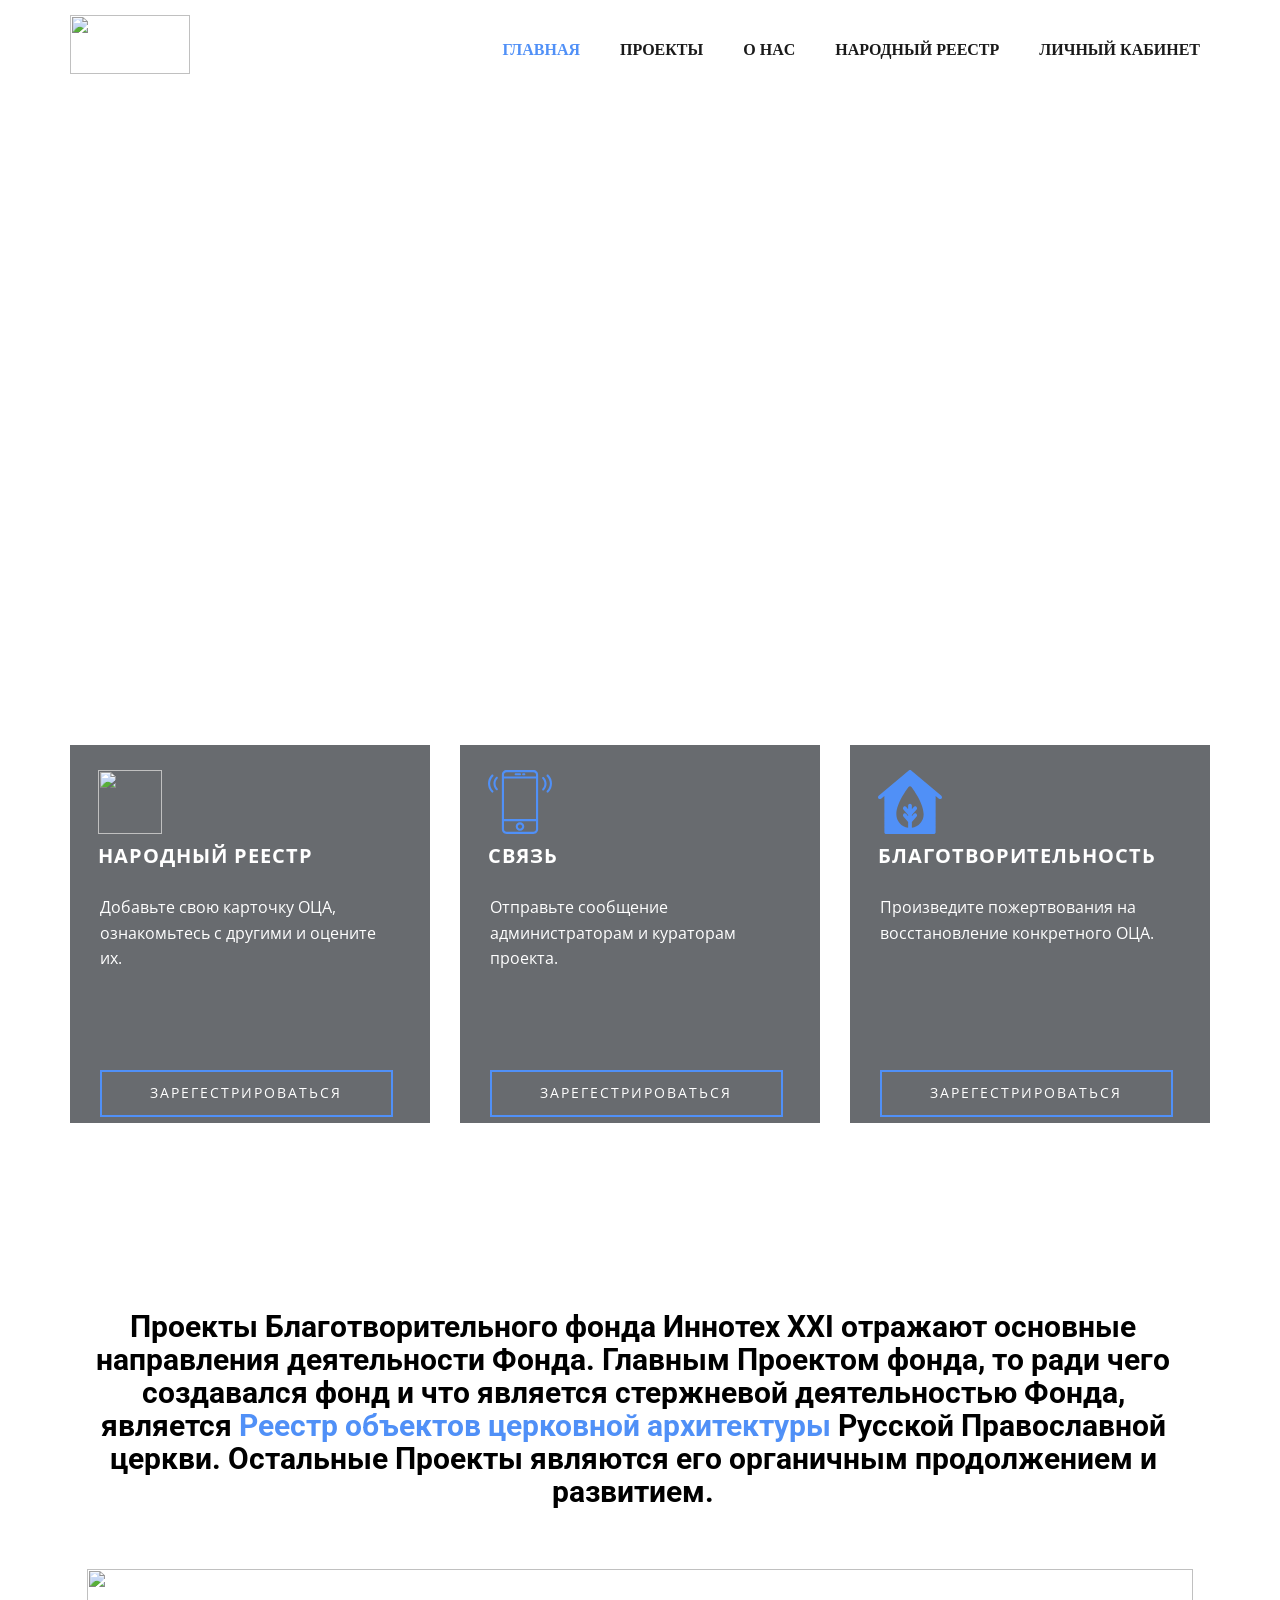
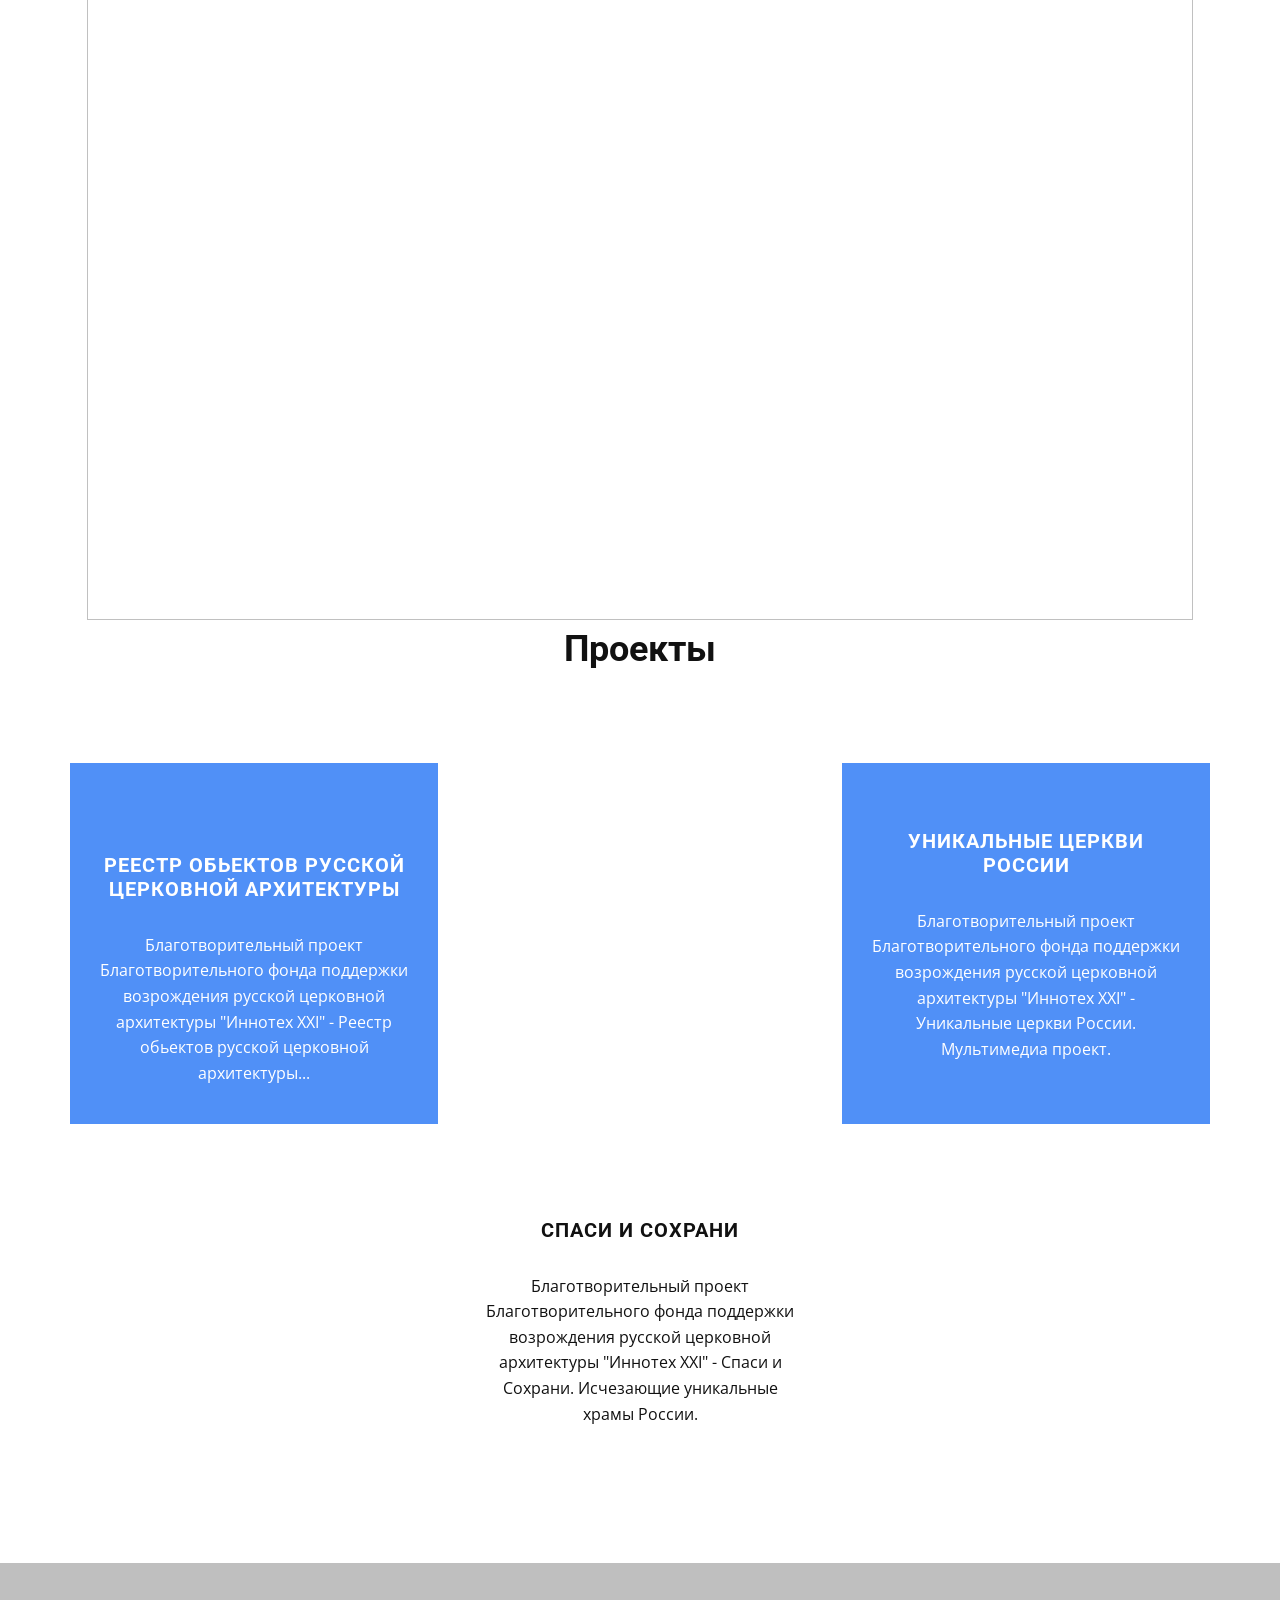
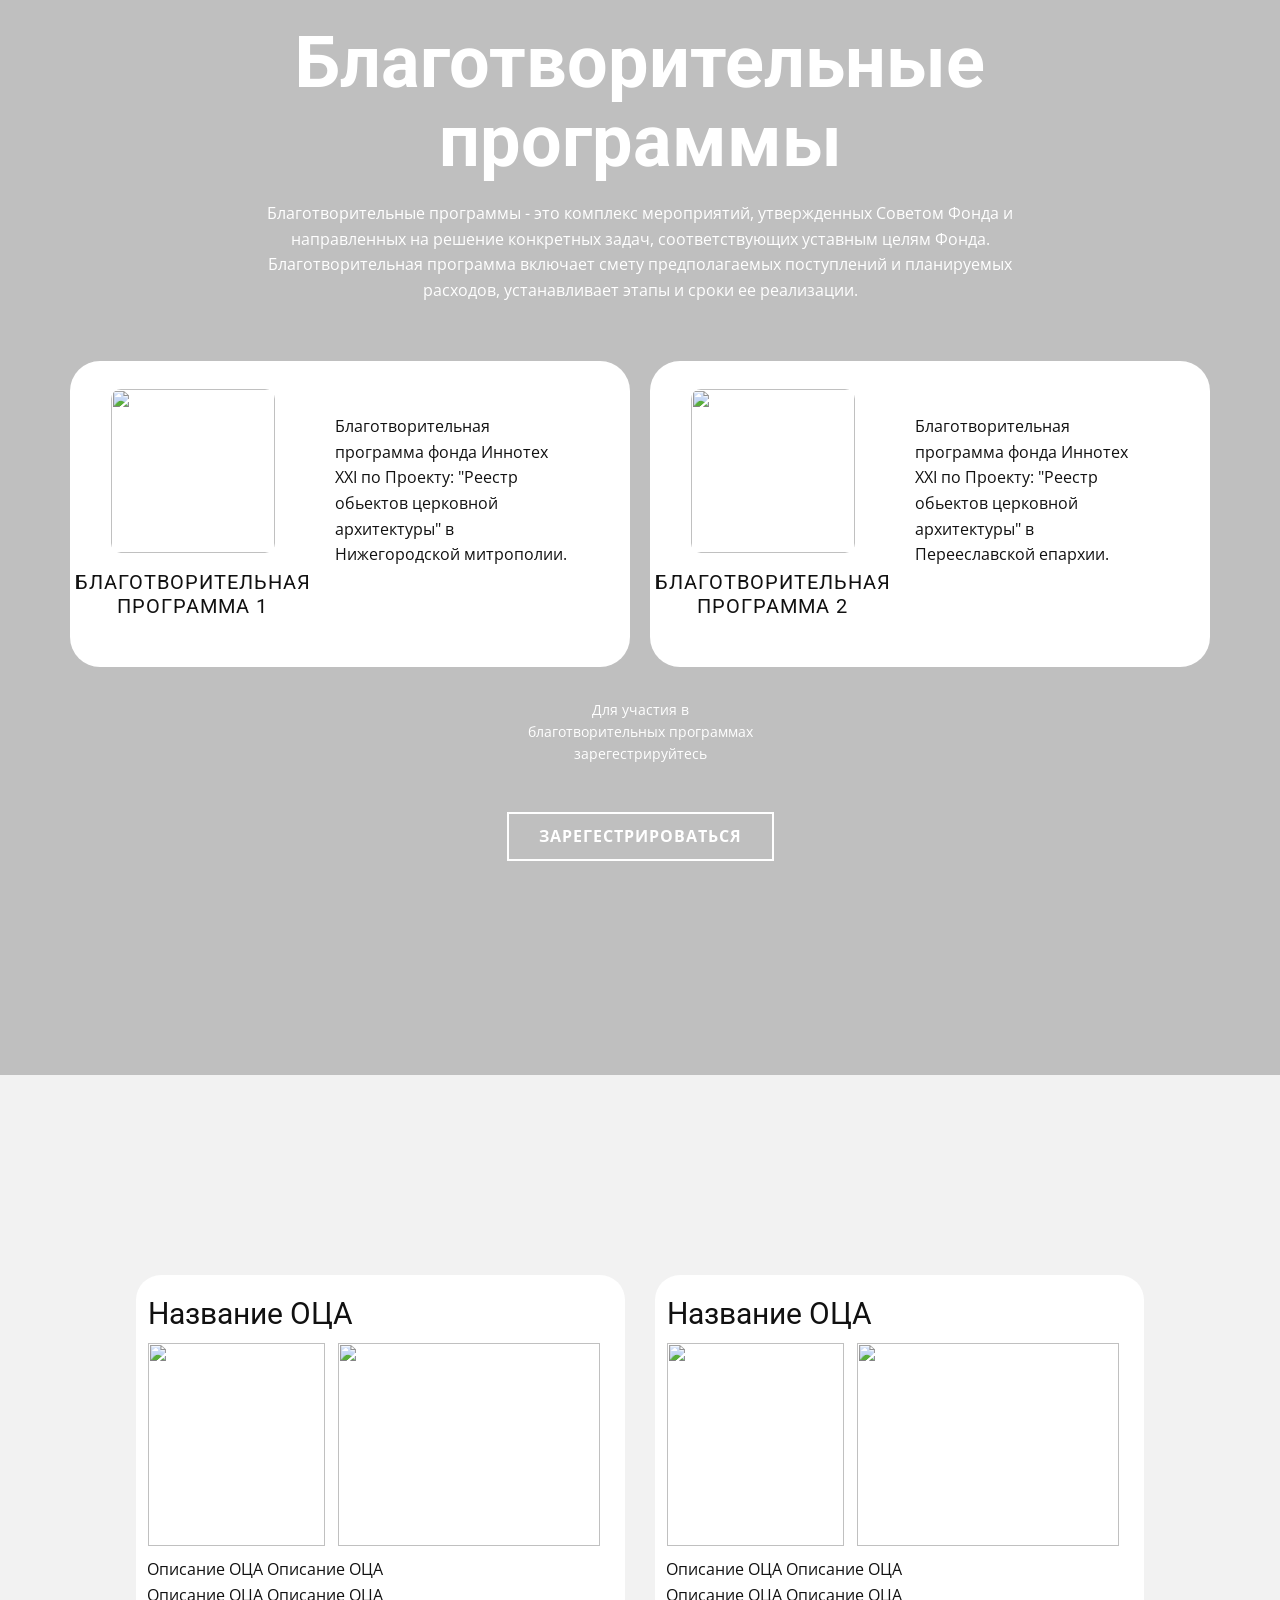
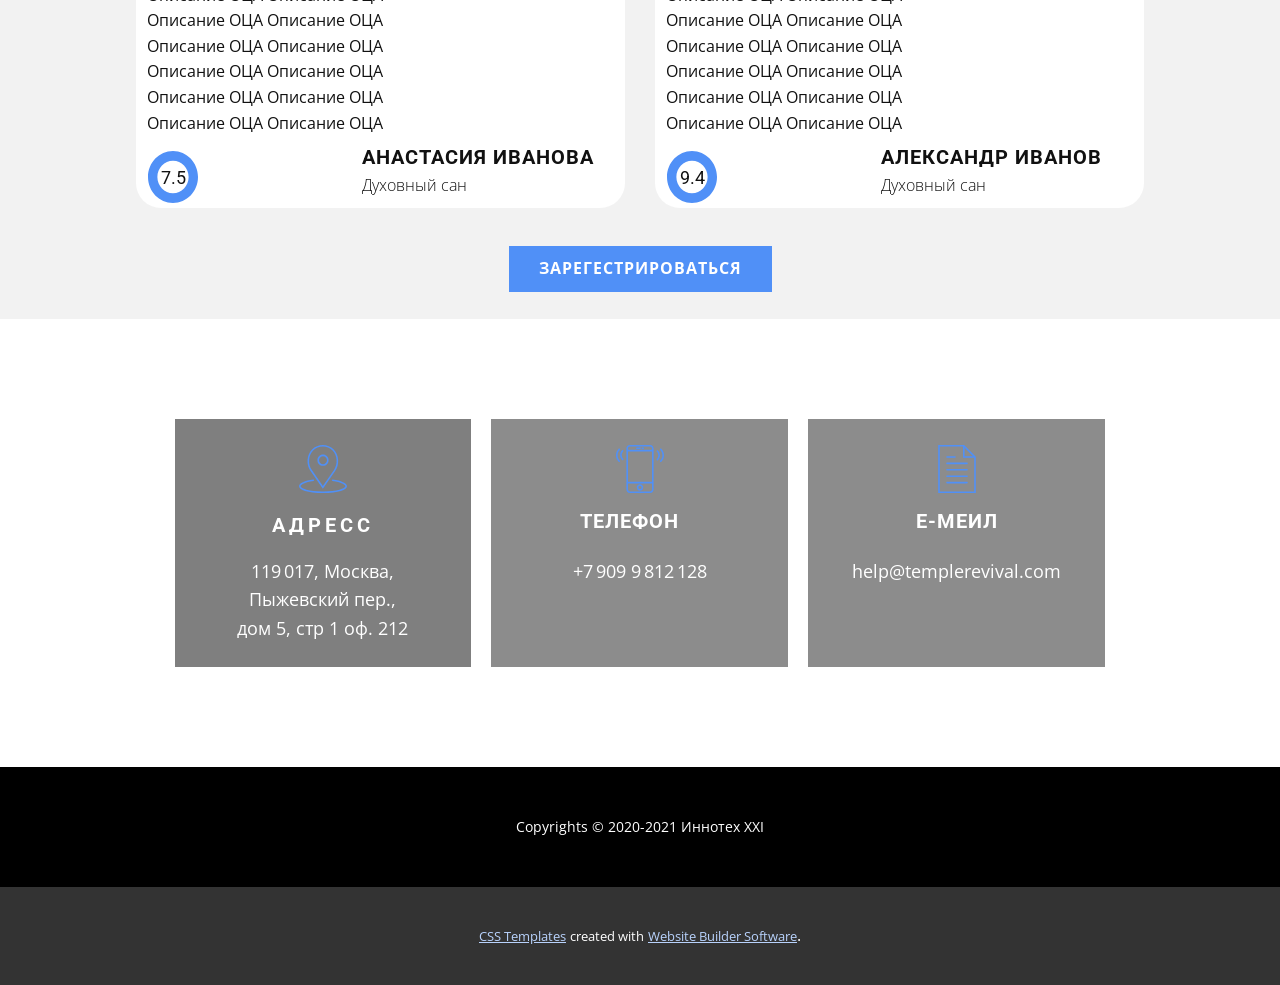
==== index.html @ 1a0812c7 "Add files via upload" ====
<!DOCTYPE html>
<html style="font-size: 16px;">
  <head>
    <meta name="viewport" content="width=device-width, initial-scale=1.0">
    <meta charset="utf-8">
    <meta name="keywords" content="​Thoughtful, collaborative and insightful, ​Creates Unique Design and Construction According to Clients’ Needs, ​Wood Truss Systems, Responsive Pricing​ Table, $ 30, $ 60, Building Company, Read what our customers say">
    <meta name="description" content="">
    <meta name="page_type" content="np-template-header-footer-from-plugin">
    <title>Главная</title>
    <link rel="stylesheet" href="nicepage.css" media="screen">
<link rel="stylesheet" href="Главная.css" media="screen">
    <script class="u-script" type="text/javascript" src="jquery.js" defer=""></script>
    <script class="u-script" type="text/javascript" src="nicepage.js" defer=""></script>
    <meta name="generator" content="Nicepage 4.3.3, nicepage.com">
    <link id="u-theme-google-font" rel="stylesheet" href="https://fonts.googleapis.com/css?family=Roboto:100,100i,300,300i,400,400i,500,500i,700,700i,900,900i|Open+Sans:300,300i,400,400i,600,600i,700,700i,800,800i">
    <link id="u-page-google-font" rel="stylesheet" href="https://fonts.googleapis.com/css?family=Open+Sans:300,300i,400,400i,600,600i,700,700i,800,800i|Roboto:100,100i,300,300i,400,400i,500,500i,700,700i,900,900i">
    
    
    
    
    
    
    
    <script type="application/ld+json">{
		"@context": "http://schema.org",
		"@type": "Organization",
		"name": "",
		"logo": "images/2022-01-26_18-35-27.png"
}</script>
    <meta name="theme-color" content="#5090f7">
    <meta property="og:title" content="Главная">
    <meta property="og:type" content="website">
  </head>
  <body data-home-page="Главная.html" data-home-page-title="Главная" class="u-body u-overlap"><header class="u-align-center-xs u-clearfix u-header u-white u-header" id="sec-75b6"><div class="u-clearfix u-sheet u-sheet-1">
        <a href="https://nicepage.one" class="u-image u-logo u-image-1" data-image-width="120" data-image-height="59">
          <img src="images/2022-01-26_18-35-27.png" class="u-logo-image u-logo-image-1">
        </a>
        <nav class="u-align-left u-menu u-menu-dropdown u-nav-spacing-25 u-offcanvas u-menu-1" data-responsive-from="LG">
          <div class="menu-collapse" style="font-weight: 700; text-transform: uppercase;">
            <a class="u-button-style u-custom-text-active-color u-custom-text-hover-color u-nav-link" href="#" style="padding: 4px 0px; font-size: calc(1em + 8px);">
              <svg class="u-svg-link" preserveAspectRatio="xMidYMin slice" viewBox="0 0 302 302" style=""><use xmlns:xlink="http://www.w3.org/1999/xlink" xlink:href="#svg-7b92"></use></svg>
              <svg xmlns="http://www.w3.org/2000/svg" xmlns:xlink="http://www.w3.org/1999/xlink" version="1.1" id="svg-7b92" x="0px" y="0px" viewBox="0 0 302 302" style="enable-background:new 0 0 302 302;" xml:space="preserve" class="u-svg-content"><g><rect y="36" width="302" height="30"></rect><rect y="236" width="302" height="30"></rect><rect y="136" width="302" height="30"></rect>
</g><g></g><g></g><g></g><g></g><g></g><g></g><g></g><g></g><g></g><g></g><g></g><g></g><g></g><g></g><g></g></svg>
            </a>
          </div>
          <div class="u-custom-menu u-nav-container">
            <ul class="u-nav u-spacing-20 u-unstyled u-nav-1"><li class="u-nav-item"><a class="u-border-active-palette-1-base u-border-hover-palette-1-base u-button-style u-nav-link u-text-active-palette-1-base u-text-grey-90 u-text-hover-palette-1-light-1" href="Главная.html" style="padding: 10px;">Главная</a>
</li><li class="u-nav-item"><a class="u-border-active-palette-1-base u-border-hover-palette-1-base u-button-style u-nav-link u-text-active-palette-1-base u-text-grey-90 u-text-hover-palette-1-light-1" href="https://templerevival.com/projects" target="_blank" style="padding: 10px;">Проекты</a>
</li><li class="u-nav-item"><a class="u-border-active-palette-1-base u-border-hover-palette-1-base u-button-style u-nav-link u-text-active-palette-1-base u-text-grey-90 u-text-hover-palette-1-light-1" href="https://templerevival.com/found_organization" target="_blank" style="padding: 10px;">О нac</a>
</li><li class="u-nav-item"><a class="u-border-active-palette-1-base u-border-hover-palette-1-base u-button-style u-nav-link u-text-active-palette-1-base u-text-grey-90 u-text-hover-palette-1-light-1" style="padding: 10px;">народный реестр</a>
</li><li class="u-nav-item"><a class="u-border-active-palette-1-base u-border-hover-palette-1-base u-button-style u-nav-link u-text-active-palette-1-base u-text-grey-90 u-text-hover-palette-1-light-1" href="index.php" style="padding: 10px;">Личный Кабинет</a>
</li></ul>
          </div>
          <div class="u-custom-menu u-nav-container-collapse">
            <div class="u-align-center u-black u-container-style u-inner-container-layout u-opacity u-opacity-95 u-sidenav">
              <div class="u-inner-container-layout u-sidenav-overflow">
                <div class="u-menu-close"></div>
                <ul class="u-align-center u-nav u-popupmenu-items u-unstyled u-nav-2"><li class="u-nav-item"><a class="u-button-style u-nav-link" href="Главная.html" style="padding: 10px;">Главная</a>
</li><li class="u-nav-item"><a class="u-button-style u-nav-link" href="https://templerevival.com/projects" target="_blank" style="padding: 10px;">Проекты</a>
</li><li class="u-nav-item"><a class="u-button-style u-nav-link" href="https://templerevival.com/found_organization" target="_blank" style="padding: 10px;">О нac</a>
</li><li class="u-nav-item"><a class="u-button-style u-nav-link" style="padding: 10px;">народный реестр</a>
</li><li class="u-nav-item"><a class="u-button-style u-nav-link" href="index.php" style="padding: 10px;">Личный Кабинет</a>
</li></ul>
              </div>
            </div>
            <div class="u-black u-menu-overlay u-opacity u-opacity-70"></div>
          </div>
        </nav>
      </div></header>
    <section class="u-align-left u-clearfix u-image u-uploaded-video u-section-1" id="carousel_a69a" data-image-width="2560" data-image-height="1600">
      <div class="u-clearfix u-sheet u-sheet-1">
        <h2 class="u-text u-text-white u-text-1" data-animation-name="fadeIn" data-animation-duration="2000" data-animation-direction="Down"> Благотвор​ительный фонд поддержки возрождения Русской церковной архитектуры «Иннотех XXI»&nbsp;</h2>
        <div class="u-expanded-width u-list u-list-1">
          <div class="u-repeater u-repeater-1">
            <div class="u-container-style u-list-item u-opacity u-opacity-70 u-palette-5-dark-3 u-repeater-item u-list-item-1" data-animation-name="fadeIn" data-animation-duration="2000" data-animation-direction="">
              <div class="u-container-layout u-similar-container u-container-layout-1"><span class="u-file-icon u-icon u-text-palette-1-base u-icon-1"><img src="images/2.png" alt=""></span>
                <h4 class="u-custom-font u-font-open-sans u-text u-text-2">НАРОДНЫЙ РЕЕСТР</h4>
                <p class="u-text u-text-3">Добавьте свою карточку ОЦА, ознакомьтесь с другими и оцените их.<br>
                </p>
                <a href="https://nicepage.cc" class="u-border-2 u-border-palette-1-base u-btn u-btn-rectangle u-button-style u-none u-text-body-alt-color u-btn-1">Зарегестрироваться</a>
              </div>
            </div>
            <div class="u-container-style u-list-item u-opacity u-opacity-70 u-palette-5-dark-3 u-repeater-item u-video-cover u-list-item-2" data-animation-name="fadeIn" data-animation-duration="2000" data-animation-direction="">
              <div class="u-container-layout u-similar-container u-container-layout-2"><span class="u-icon u-text-palette-1-base u-icon-2"><svg class="u-svg-link" preserveAspectRatio="xMidYMin slice" viewBox="0 0 60 60" style=""><use xmlns:xlink="http://www.w3.org/1999/xlink" xlink:href="#svg-b1ee"></use></svg><svg class="u-svg-content" viewBox="0 0 60 60" x="0px" y="0px" id="svg-b1ee" style="enable-background:new 0 0 60 60;"><g><path d="M42.595,0H17.405C14.977,0,13,1.977,13,4.405v51.189C13,58.023,14.977,60,17.405,60h25.189C45.023,60,47,58.023,47,55.595
		V4.405C47,1.977,45.023,0,42.595,0z M15,8h30v38H15V8z M17.405,2h25.189C43.921,2,45,3.079,45,4.405V6H15V4.405
		C15,3.079,16.079,2,17.405,2z M42.595,58H17.405C16.079,58,15,56.921,15,55.595V48h30v7.595C45,56.921,43.921,58,42.595,58z"></path><path d="M30,49c-2.206,0-4,1.794-4,4s1.794,4,4,4s4-1.794,4-4S32.206,49,30,49z M30,55c-1.103,0-2-0.897-2-2s0.897-2,2-2
		s2,0.897,2,2S31.103,55,30,55z"></path><path d="M26,5h4c0.553,0,1-0.447,1-1s-0.447-1-1-1h-4c-0.553,0-1,0.447-1,1S25.447,5,26,5z"></path><path d="M33,5h1c0.553,0,1-0.447,1-1s-0.447-1-1-1h-1c-0.553,0-1,0.447-1,1S32.447,5,33,5z"></path><path d="M56.612,4.569c-0.391-0.391-1.023-0.391-1.414,0s-0.391,1.023,0,1.414c3.736,3.736,3.736,9.815,0,13.552
		c-0.391,0.391-0.391,1.023,0,1.414c0.195,0.195,0.451,0.293,0.707,0.293s0.512-0.098,0.707-0.293
		C61.128,16.434,61.128,9.085,56.612,4.569z"></path><path d="M52.401,6.845c-0.391-0.391-1.023-0.391-1.414,0s-0.391,1.023,0,1.414c1.237,1.237,1.918,2.885,1.918,4.639
		s-0.681,3.401-1.918,4.638c-0.391,0.391-0.391,1.023,0,1.414c0.195,0.195,0.451,0.293,0.707,0.293s0.512-0.098,0.707-0.293
		c1.615-1.614,2.504-3.764,2.504-6.052S54.017,8.459,52.401,6.845z"></path><path d="M4.802,5.983c0.391-0.391,0.391-1.023,0-1.414s-1.023-0.391-1.414,0c-4.516,4.516-4.516,11.864,0,16.38
		c0.195,0.195,0.451,0.293,0.707,0.293s0.512-0.098,0.707-0.293c0.391-0.391,0.391-1.023,0-1.414
		C1.065,15.799,1.065,9.72,4.802,5.983z"></path><path d="M9.013,6.569c-0.391-0.391-1.023-0.391-1.414,0c-1.615,1.614-2.504,3.764-2.504,6.052s0.889,4.438,2.504,6.053
		c0.195,0.195,0.451,0.293,0.707,0.293s0.512-0.098,0.707-0.293c0.391-0.391,0.391-1.023,0-1.414
		c-1.237-1.237-1.918-2.885-1.918-4.639S7.775,9.22,9.013,7.983C9.403,7.593,9.403,6.96,9.013,6.569z"></path>
</g></svg></span>
                <h4 class="u-custom-font u-font-open-sans u-text u-text-4">СВЯЗЬ</h4>
                <p class="u-text u-text-5">Отправьте сообщение администраторам и кураторам проекта.</p>
                <a href="https://nicepage.cc" class="u-border-2 u-border-palette-1-base u-btn u-btn-rectangle u-button-style u-text-body-alt-color u-btn-2">ЗАРЕГЕСТРИРОВАТЬСЯ</a>
              </div>
            </div>
            <div class="u-container-style u-list-item u-opacity u-opacity-70 u-palette-5-dark-3 u-repeater-item u-video-cover u-list-item-3" data-animation-name="fadeIn" data-animation-duration="2000" data-animation-direction="">
              <div class="u-container-layout u-similar-container u-container-layout-3"><span class="u-icon u-text-palette-1-base u-icon-3"><svg class="u-svg-link" preserveAspectRatio="xMidYMin slice" viewBox="0 0 512 512" style=""><use xmlns:xlink="http://www.w3.org/1999/xlink" xlink:href="#svg-9072"></use></svg><svg xmlns="http://www.w3.org/2000/svg" xmlns:xlink="http://www.w3.org/1999/xlink" version="1.1" xml:space="preserve" class="u-svg-content" viewBox="0 0 512 512" x="0px" y="0px" id="svg-9072" style="enable-background:new 0 0 512 512;"><g><g><path d="M506.662,206.473l-241-202.947c-5.584-4.701-13.74-4.701-19.324,0l-241,202.947c-6.337,5.336-7.147,14.799-1.812,21.136    c5.335,6.337,14.798,7.147,21.136,1.812L51,207.241V497c0,8.284,6.716,15,15,15h380c8.284,0,15-6.716,15-15V207.241l26.338,22.179    c6.338,5.337,15.802,4.523,21.136-1.812C513.809,221.272,512.999,211.809,506.662,206.473z M271,461.137V415.96l37.664-44.838    c5.328-6.343,4.506-15.805-1.838-21.133c-6.343-5.33-15.804-4.507-21.133,1.838L271,369.319v-8.917l37.664-44.839    c5.329-6.343,4.506-15.805-1.838-21.133c-6.343-5.33-15.806-4.507-21.133,1.838L271,313.76v-28.403c0-8.284-6.716-15-15-15    s-15,6.716-15,15v28.403l-14.693-17.492c-5.328-6.344-14.791-7.166-21.133-1.838c-6.344,5.328-7.167,14.79-1.838,21.133    L241,360.402v8.917l-14.693-17.492c-5.328-6.343-14.791-7.166-21.133-1.838c-6.344,5.328-7.166,14.79-1.838,21.133L241,415.96    v45.177c-53.122-7.321-94.167-52.939-94.167-107.957c0-90.443,93.331-212.077,97.305-217.211c5.997-7.749,17.722-7.757,23.725,0    c3.974,5.134,97.305,126.768,97.305,217.211C365.167,408.198,324.122,453.816,271,461.137z"></path>
</g>
</g></svg></span>
                <h4 class="u-custom-font u-font-open-sans u-text u-text-6">благотворительность</h4>
                <p class="u-text u-text-7">Произведите пожертвования на восстановление конкретного ОЦА.<br>
                  <br>
                </p>
                <a href="https://nicepage.com/wordpress-themes" class="u-border-2 u-border-palette-1-base u-btn u-btn-rectangle u-button-style u-text-body-alt-color u-btn-3">ЗАРЕГЕСТРИРОВАТЬСЯ</a>
              </div>
            </div>
          </div>
        </div>
      </div>
    </section>
    <section class="u-clearfix u-white u-section-2" id="sec-bcf9">
      <div class="u-clearfix u-sheet u-sheet-1">
        <div class="u-clearfix u-expanded-width u-gutter-30 u-layout-wrap u-layout-wrap-1">
          <div class="u-layout">
            <div class="u-layout-row">
              <div class="u-size-60">
                <div class="u-layout-col">
                  <div class="u-align-center u-container-style u-layout-cell u-size-60 u-layout-cell-1">
                    <div class="u-container-layout u-container-layout-1">
                      <h2 class="u-text u-text-black u-text-1"> Проекты Благотворительного фонда Иннотех XXI отражают основные направления деятельности Фонда. Главным Проектом фонда, то ради чего создавался фонд и что является стержневой деятельностью Фонда, является&nbsp;<a href="https://templerevival.com/about_found" class="u-active-none u-border-none u-btn u-button-link u-button-style u-hover-none u-none u-text-palette-1-base u-btn-1">Реестр объектов церковной архитектуры</a>&nbsp;Русской Православной церкви. Остальные Проекты являются его органичным продолжением и развитием.
                      </h2>
                      <img class="u-expanded-width u-image u-image-default u-image-1" src="images/2022-01-26_18-38-52.png" alt="" data-image-width="1395" data-image-height="783">
                    </div>
                  </div>
                </div>
              </div>
            </div>
          </div>
        </div>
      </div>
    </section>
    <section class="u-align-center u-clearfix u-white u-section-3" id="carousel_03b4">
      <div class="u-clearfix u-sheet u-valign-top-md u-valign-top-sm u-valign-top-xs u-sheet-1">
        <h2 class="u-text u-text-1" data-animation-name="fadeIn" data-animation-duration="2000" data-animation-direction="">Проекты </h2>
        <div class="u-clearfix u-expanded-width u-gutter-18 u-layout-wrap u-layout-wrap-1">
          <div class="u-layout">
            <div class="u-layout-col">
              <div class="u-size-30">
                <div class="u-layout-row">
                  <div class="u-align-center u-container-style u-layout-cell u-left-cell u-palette-1-base u-shape-rectangle u-size-20 u-layout-cell-1" data-animation-name="fadeIn" data-animation-duration="2000" data-animation-direction="">
                    <div class="u-container-layout u-container-layout-1">
                      <h3 class="u-text u-text-default u-text-2">Реестр обьектов русской церковной архитектуры</h3>
                      <p class="u-text u-text-3">Благотворительный проект Благотворительного фонда поддержки возрождения русской церковной архитектуры "Иннотех ХХI" - Реестр обьектов русской церковной архитектуры...</p>
                    </div>
                  </div>
                  <div class="u-container-style u-image u-layout-cell u-size-20 u-image-1" data-image-width="1024" data-image-height="1024">
                    <div class="u-container-layout u-container-layout-2"></div>
                  </div>
                  <div class="u-align-center u-container-style u-layout-cell u-palette-1-base u-right-cell u-size-20 u-layout-cell-3" data-animation-name="fadeIn" data-animation-duration="2000" data-animation-direction="">
                    <div class="u-container-layout u-container-layout-3">
                      <h3 class="u-text u-text-body-alt-color u-text-default u-text-4">уникальные церкви россии</h3>
                      <p class="u-text u-text-white u-text-5"> Благотворительный проект Благотворительного фонда поддержки возрождения русской церковной архитектуры "Иннотех ХХI" - Уникальные церкви России. Мультимедиа проект.</p>
                    </div>
                  </div>
                </div>
              </div>
              <div class="u-size-30">
                <div class="u-layout-row">
                  <div class="u-container-style u-image u-layout-cell u-left-cell u-size-20 u-image-2" data-image-width="1600" data-image-height="1060">
                    <div class="u-container-layout u-container-layout-4"></div>
                  </div>
                  <div class="u-align-center u-container-style u-layout-cell u-size-20 u-white u-layout-cell-5" data-animation-name="fadeIn" data-animation-duration="2000" data-animation-direction="">
                    <div class="u-container-layout u-valign-middle u-container-layout-5">
                      <h3 class="u-text u-text-default u-text-6">СПАСИ И СОХРАНИ</h3>
                      <p class="u-text u-text-7"> Благотворительный проект Благотворительного фонда поддержки возрождения русской церковной архитектуры "Иннотех ХХI" - Спаси и Сохрани. Исчезающие уникальные храмы России.</p>
                    </div>
                  </div>
                  <div class="u-container-style u-image u-layout-cell u-right-cell u-size-20 u-image-3" data-image-width="1600" data-image-height="1091">
                    <div class="u-container-layout u-container-layout-6"></div>
                  </div>
                </div>
              </div>
            </div>
          </div>
        </div>
      </div>
    </section>
    <section class="u-align-center u-clearfix u-image u-shading u-section-4" src="" id="carousel_f3b4" data-image-width="1400" data-image-height="907">
      <div class="u-clearfix u-sheet u-sheet-1">
        <h1 class="u-text u-text-1" data-animation-name="fadeIn" data-animation-duration="2000" data-animation-direction=""> Благотворительные программы</h1>
        <p class="u-text u-text-2"> Благотворительные программы - это комплекс мероприятий, утвержденных Советом Фонда и направленных на решение конкретных задач, соответствующих уставным целям Фонда.<br>Благотворительная программа включает смету предполагаемых поступлений и планируемых расходов, устанавливает этапы и сроки ее реализации.
        </p>
        <div class="u-expanded-width u-list u-list-1">
          <div class="u-repeater u-repeater-1">
            <div class="u-container-style u-list-item u-radius-30 u-repeater-item u-shape-round u-white u-list-item-1">
              <div class="u-container-layout u-similar-container u-container-layout-1">
                <img alt="" class="u-image u-image-round u-radius-10 u-image-1" data-image-width="558" data-image-height="364" src="images/2022-01-26_18-50-13.png">
                <p class="u-align-left u-text u-text-3">
                  <br>Благотворительная программа фонда Иннотех XXI по Проекту: "Реестр обьектов церковной архитектуры" в Нижегородской митрополии.
                </p>
                <h4 class="u-align-center u-text u-text-4">
                  <br>БЛАГОТВОРИТЕЛЬНАЯ ПРОГРАММА 1
                </h4>
              </div>
            </div>
            <div class="u-align-center u-container-style u-list-item u-radius-30 u-repeater-item u-shape-round u-video-cover u-white">
              <div class="u-container-layout u-similar-container u-container-layout-2">
                <img alt="" class="u-image u-image-round u-radius-10 u-image-2" data-image-width="554" data-image-height="360" src="images/2022-01-26_18-50-25.png">
                <p class="u-align-left u-text u-text-5">
                  <br>Благотворительная программа фонда Иннотех XXI по Проекту: "Реестр обьектов церковной архитектуры" в Перееславской епархии.
                </p>
                <h4 class="u-align-center u-text u-text-6">
                  <br>БЛАГОТВОРИТЕЛЬНАЯ ПРОГРАММА 2<br>
                </h4>
              </div>
            </div>
          </div>
        </div>
        <p class="u-text u-text-7">Для участия в благотворительных программах зарегестрируйтесь</p>
        <a href="https://nicepage.online" class="u-border-2 u-border-white u-btn u-btn-rectangle u-button-style u-btn-1">Зарегестрироваться</a>
      </div>
    </section>
    <section class="u-align-center u-clearfix u-grey-5 u-section-5" id="carousel_e9b4">
      <div class="u-clearfix u-sheet u-sheet-1">
        <h2 class="u-text u-text-1" data-animation-name="fadeIn" data-animation-duration="2000" data-animation-direction="">НАРОДНЫЙ РЕЕСТР</h2>
        <div class="u-expanded-width-lg u-expanded-width-md u-expanded-width-sm u-expanded-width-xs u-layout-grid u-list u-list-1">
          <div class="u-repeater u-repeater-1">
            <div class="u-align-left u-container-style u-list-item u-radius-25 u-repeater-item u-shape-round u-white u-list-item-1">
              <div class="u-container-layout u-similar-container u-container-layout-1">
                <h3 class="u-text u-text-2">Название ОЦА</h3>
                <img class="u-image u-image-default u-image-1" src="images/1817938999-2-1.jpg" alt="" data-image-width="800" data-image-height="785">
                <img class="u-image u-image-default u-image-2" src="images/maps_1490009592-1280x640.jpg" alt="" data-image-width="1280" data-image-height="640">
                <p class="u-text u-text-3">Описание ОЦА&nbsp;Описание ОЦА&nbsp;<br>Описание ОЦА&nbsp;Описание ОЦА&nbsp;<br>Описание ОЦА&nbsp;Описание ОЦА&nbsp;<br>Описание ОЦА&nbsp;Описание ОЦА<br>Описание ОЦА&nbsp;Описание ОЦА&nbsp;<br>Описание ОЦА&nbsp;Описание ОЦА&nbsp;<br>Описание ОЦА&nbsp;Описание ОЦА<br>
                </p>
                <h5 class="u-text u-text-4">анастасия иванова</h5>
                <div alt="" class="u-image u-image-circle u-image-3" data-image-width="494" data-image-height="750"></div>
                <div class="u-shape u-shape-svg u-text-palette-1-base u-shape-1">
                  <svg class="u-svg-link" preserveAspectRatio="none" viewBox="0 0 160 160" style=""><use xmlns:xlink="http://www.w3.org/1999/xlink" xlink:href="#svg-b70f"></use></svg>
                  <svg class="u-svg-content" viewBox="0 0 160 160" x="0px" y="0px" id="svg-b70f" style="enable-background:new 0 0 160 160;"><path d="M80,30c27.6,0,50,22.4,50,50s-22.4,50-50,50s-50-22.4-50-50S52.4,30,80,30 M80,0C35.8,0,0,35.8,0,80s35.8,80,80,80
	s80-35.8,80-80S124.2,0,80,0L80,0z"></path></svg>
                </div>
                <h3 class="u-text u-text-5">7.5</h3>
                <h5 class="u-custom-font u-text u-text-font u-text-6">Духовный сан</h5>
              </div>
            </div>
            <div class="u-align-left u-container-style u-list-item u-radius-25 u-repeater-item u-shape-round u-white u-list-item-2">
              <div class="u-container-layout u-similar-container u-container-layout-2">
                <h3 class="u-text u-text-7">Название ОЦА</h3>
                <img class="u-image u-image-default u-image-4" src="images/54098_orig.jpg" alt="" data-image-width="900" data-image-height="622">
                <img class="u-image u-image-default u-image-5" src="images/maps_1490009592-1280x640.jpg" alt="" data-image-width="1280" data-image-height="640">
                <p class="u-text u-text-8"> Описание ОЦА&nbsp;Описание ОЦА&nbsp;<br>Описание ОЦА&nbsp;Описание ОЦА&nbsp;<br>Описание ОЦА&nbsp;Описание ОЦА&nbsp;<br>Описание ОЦА&nbsp;Описание ОЦА&nbsp;<br>Описание ОЦА&nbsp;Описание ОЦА&nbsp;<br>Описание ОЦА&nbsp;Описание ОЦА&nbsp;<br>Описание ОЦА&nbsp;Описание ОЦА&nbsp;<br>
                </p>
                <h5 class="u-text u-text-9">александр иванов</h5>
                <div alt="" class="u-image u-image-circle u-image-6" data-image-width="1000" data-image-height="1500"></div>
                <div class="u-shape u-shape-svg u-text-palette-1-base u-shape-2">
                  <svg class="u-svg-link" preserveAspectRatio="none" viewBox="0 0 160 160" style=""><use xmlns:xlink="http://www.w3.org/1999/xlink" xlink:href="#svg-b70f"></use></svg>
                  <svg class="u-svg-content" viewBox="0 0 160 160" x="0px" y="0px" id="svg-b70f" style="enable-background:new 0 0 160 160;"><path d="M80,30c27.6,0,50,22.4,50,50s-22.4,50-50,50s-50-22.4-50-50S52.4,30,80,30 M80,0C35.8,0,0,35.8,0,80s35.8,80,80,80
	s80-35.8,80-80S124.2,0,80,0L80,0z"></path></svg>
                </div>
                <h3 class="u-text u-text-10">9.4</h3>
                <h5 class="u-custom-font u-text u-text-font u-text-11">Духовный сан</h5>
              </div>
            </div>
          </div>
        </div>
        <a href="https://nicepage.cc" class="u-border-none u-btn u-button-style u-palette-1-base u-btn-1">ЗАРЕГЕСТРИРОВАТЬСЯ</a>
      </div>
    </section>
    <section class="u-align-center u-clearfix u-image u-section-6" id="carousel_41a4" data-image-width="1200" data-image-height="800">
      <div class="u-clearfix u-sheet u-valign-middle-xs u-sheet-1">
        <div class="u-clearfix u-gutter-20 u-layout-wrap u-layout-wrap-1">
          <div class="u-layout">
            <div class="u-layout-col">
              <div class="u-size-60">
                <div class="u-layout-row">
                  <div class="u-align-center u-black u-container-style u-layout-cell u-left-cell u-opacity u-opacity-50 u-size-20 u-layout-cell-1" data-animation-name="fadeIn" data-animation-duration="1000" data-animation-direction="">
                    <div class="u-container-layout u-container-layout-1"><span class="u-icon u-icon-circle u-text-palette-1-base u-icon-1"><svg class="u-svg-link" preserveAspectRatio="xMidYMin slice" viewBox="0 0 60 60" style=""><use xmlns:xlink="http://www.w3.org/1999/xlink" xlink:href="#svg-851e"></use></svg><svg id="svg-851e" x="0px" y="0px" viewBox="0 0 60 60" style="enable-background:new 0 0 60 60;" class="u-svg-content"><g><path d="M30,26c3.86,0,7-3.141,7-7s-3.14-7-7-7s-7,3.141-7,7S26.14,26,30,26z M30,14c2.757,0,5,2.243,5,5s-2.243,5-5,5
		s-5-2.243-5-5S27.243,14,30,14z"></path><path d="M29.823,54.757L45.164,32.6c5.754-7.671,4.922-20.28-1.781-26.982C39.761,1.995,34.945,0,29.823,0
		s-9.938,1.995-13.56,5.617c-6.703,6.702-7.535,19.311-1.804,26.952L29.823,54.757z M17.677,7.031C20.922,3.787,25.235,2,29.823,2
		s8.901,1.787,12.146,5.031c6.05,6.049,6.795,17.437,1.573,24.399L29.823,51.243L16.082,31.4
		C10.882,24.468,11.628,13.08,17.677,7.031z"></path><path d="M42.117,43.007c-0.55-0.067-1.046,0.327-1.11,0.876s0.328,1.046,0.876,1.11C52.399,46.231,58,49.567,58,51.5
		c0,2.714-10.652,6.5-28,6.5S2,54.214,2,51.5c0-1.933,5.601-5.269,16.117-6.507c0.548-0.064,0.94-0.562,0.876-1.11
		c-0.065-0.549-0.561-0.945-1.11-0.876C7.354,44.247,0,47.739,0,51.5C0,55.724,10.305,60,30,60s30-4.276,30-8.5
		C60,47.739,52.646,44.247,42.117,43.007z"></path>
</g><g></g><g></g><g></g><g></g><g></g><g></g><g></g><g></g><g></g><g></g><g></g><g></g><g></g><g></g><g></g></svg></span>
                      <h5 class="u-text u-text-1">АДРЕСС</h5>
                      <p class="u-text u-text-2"> 119 017, Москва, Пыжевский пер.,<br>дом 5, стр 1 оф. 212
                      </p>
                    </div>
                  </div>
                  <div class="u-align-center u-black u-container-style u-layout-cell u-opacity u-opacity-45 u-shape-rectangle u-size-20 u-layout-cell-2" data-animation-name="fadeIn" data-animation-duration="2000" data-animation-direction="">
                    <div class="u-container-layout u-container-layout-2"><span class="u-icon u-icon-circle u-text-palette-1-base u-icon-2"><svg class="u-svg-link" preserveAspectRatio="xMidYMin slice" viewBox="0 0 60 60" style=""><use xmlns:xlink="http://www.w3.org/1999/xlink" xlink:href="#svg-8ae9"></use></svg><svg id="svg-8ae9" x="0px" y="0px" viewBox="0 0 60 60" style="enable-background:new 0 0 60 60;" class="u-svg-content"><g><path d="M42.595,0H17.405C14.977,0,13,1.977,13,4.405v51.189C13,58.023,14.977,60,17.405,60h25.189C45.023,60,47,58.023,47,55.595
		V4.405C47,1.977,45.023,0,42.595,0z M15,8h30v38H15V8z M17.405,2h25.189C43.921,2,45,3.079,45,4.405V6H15V4.405
		C15,3.079,16.079,2,17.405,2z M42.595,58H17.405C16.079,58,15,56.921,15,55.595V48h30v7.595C45,56.921,43.921,58,42.595,58z"></path><path d="M30,49c-2.206,0-4,1.794-4,4s1.794,4,4,4s4-1.794,4-4S32.206,49,30,49z M30,55c-1.103,0-2-0.897-2-2s0.897-2,2-2
		s2,0.897,2,2S31.103,55,30,55z"></path><path d="M26,5h4c0.553,0,1-0.447,1-1s-0.447-1-1-1h-4c-0.553,0-1,0.447-1,1S25.447,5,26,5z"></path><path d="M33,5h1c0.553,0,1-0.447,1-1s-0.447-1-1-1h-1c-0.553,0-1,0.447-1,1S32.447,5,33,5z"></path><path d="M56.612,4.569c-0.391-0.391-1.023-0.391-1.414,0s-0.391,1.023,0,1.414c3.736,3.736,3.736,9.815,0,13.552
		c-0.391,0.391-0.391,1.023,0,1.414c0.195,0.195,0.451,0.293,0.707,0.293s0.512-0.098,0.707-0.293
		C61.128,16.434,61.128,9.085,56.612,4.569z"></path><path d="M52.401,6.845c-0.391-0.391-1.023-0.391-1.414,0s-0.391,1.023,0,1.414c1.237,1.237,1.918,2.885,1.918,4.639
		s-0.681,3.401-1.918,4.638c-0.391,0.391-0.391,1.023,0,1.414c0.195,0.195,0.451,0.293,0.707,0.293s0.512-0.098,0.707-0.293
		c1.615-1.614,2.504-3.764,2.504-6.052S54.017,8.459,52.401,6.845z"></path><path d="M4.802,5.983c0.391-0.391,0.391-1.023,0-1.414s-1.023-0.391-1.414,0c-4.516,4.516-4.516,11.864,0,16.38
		c0.195,0.195,0.451,0.293,0.707,0.293s0.512-0.098,0.707-0.293c0.391-0.391,0.391-1.023,0-1.414
		C1.065,15.799,1.065,9.72,4.802,5.983z"></path><path d="M9.013,6.569c-0.391-0.391-1.023-0.391-1.414,0c-1.615,1.614-2.504,3.764-2.504,6.052s0.889,4.438,2.504,6.053
		c0.195,0.195,0.451,0.293,0.707,0.293s0.512-0.098,0.707-0.293c0.391-0.391,0.391-1.023,0-1.414
		c-1.237-1.237-1.918-2.885-1.918-4.639S7.775,9.22,9.013,7.983C9.403,7.593,9.403,6.96,9.013,6.569z"></path>
</g><g></g><g></g><g></g><g></g><g></g><g></g><g></g><g></g><g></g><g></g><g></g><g></g><g></g><g></g><g></g></svg></span>
                      <h5 class="u-text u-text-3">ТЕЛЕФОН</h5>
                      <p class="u-text u-text-4"> +7 909 9 812 128</p>
                    </div>
                  </div>
                  <div class="u-align-center u-black u-container-style u-layout-cell u-opacity u-opacity-45 u-radius-25 u-right-cell u-shape-round u-size-20 u-layout-cell-3" data-animation-name="fadeIn" data-animation-duration="1000" data-animation-direction="">
                    <div class="u-container-layout u-container-layout-3"><span class="u-icon u-icon-circle u-text-palette-1-base u-icon-3"><svg class="u-svg-link" preserveAspectRatio="xMidYMin slice" viewBox="0 0 60 60" style=""><use xmlns:xlink="http://www.w3.org/1999/xlink" xlink:href="#svg-1f10"></use></svg><svg id="svg-1f10" x="0px" y="0px" viewBox="0 0 60 60" style="enable-background:new 0 0 60 60;" class="u-svg-content"><g><path d="M42.5,22h-25c-0.552,0-1,0.447-1,1s0.448,1,1,1h25c0.552,0,1-0.447,1-1S43.052,22,42.5,22z"></path><path d="M17.5,16h10c0.552,0,1-0.447,1-1s-0.448-1-1-1h-10c-0.552,0-1,0.447-1,1S16.948,16,17.5,16z"></path><path d="M42.5,30h-25c-0.552,0-1,0.447-1,1s0.448,1,1,1h25c0.552,0,1-0.447,1-1S43.052,30,42.5,30z"></path><path d="M42.5,38h-25c-0.552,0-1,0.447-1,1s0.448,1,1,1h25c0.552,0,1-0.447,1-1S43.052,38,42.5,38z"></path><path d="M42.5,46h-25c-0.552,0-1,0.447-1,1s0.448,1,1,1h25c0.552,0,1-0.447,1-1S43.052,46,42.5,46z"></path><path d="M38.914,0H6.5v60h47V14.586L38.914,0z M39.5,3.414L50.086,14H39.5V3.414z M8.5,58V2h29v14h14v42H8.5z"></path>
</g><g></g><g></g><g></g><g></g><g></g><g></g><g></g><g></g><g></g><g></g><g></g><g></g><g></g><g></g><g></g></svg></span>
                      <h5 class="u-text u-text-5">Е-МЕИЛ<br>
                      </h5>
                      <p class="u-text u-text-6"> help@templerevival.com</p>
                    </div>
                  </div>
                </div>
              </div>
            </div>
          </div>
        </div>
      </div>
    </section>
    <style class="u-overlap-style">.u-overlap:not(.u-sticky-scroll) .u-header {
background-color: #ffffff !important
}</style>
    
    
    <footer class="u-align-center u-black u-clearfix u-footer u-footer" id="sec-9346"><div class="u-clearfix u-sheet u-sheet-1">
        <p class="u-small-text u-text u-text-variant u-text-1"> Copyrights © 2020-2021 Иннотех XXI</p>
      </div></footer>
    <section class="u-backlink u-clearfix u-grey-80">
      <a class="u-link" href="https://nicepage.com/css-templates" target="_blank">
        <span>CSS Templates</span>
      </a>
      <p class="u-text">
        <span>created with</span>
      </p>
      <a class="u-link" href="" target="_blank">
        <span>Website Builder Software</span>
      </a>. 
    </section>
  </body>
</html>
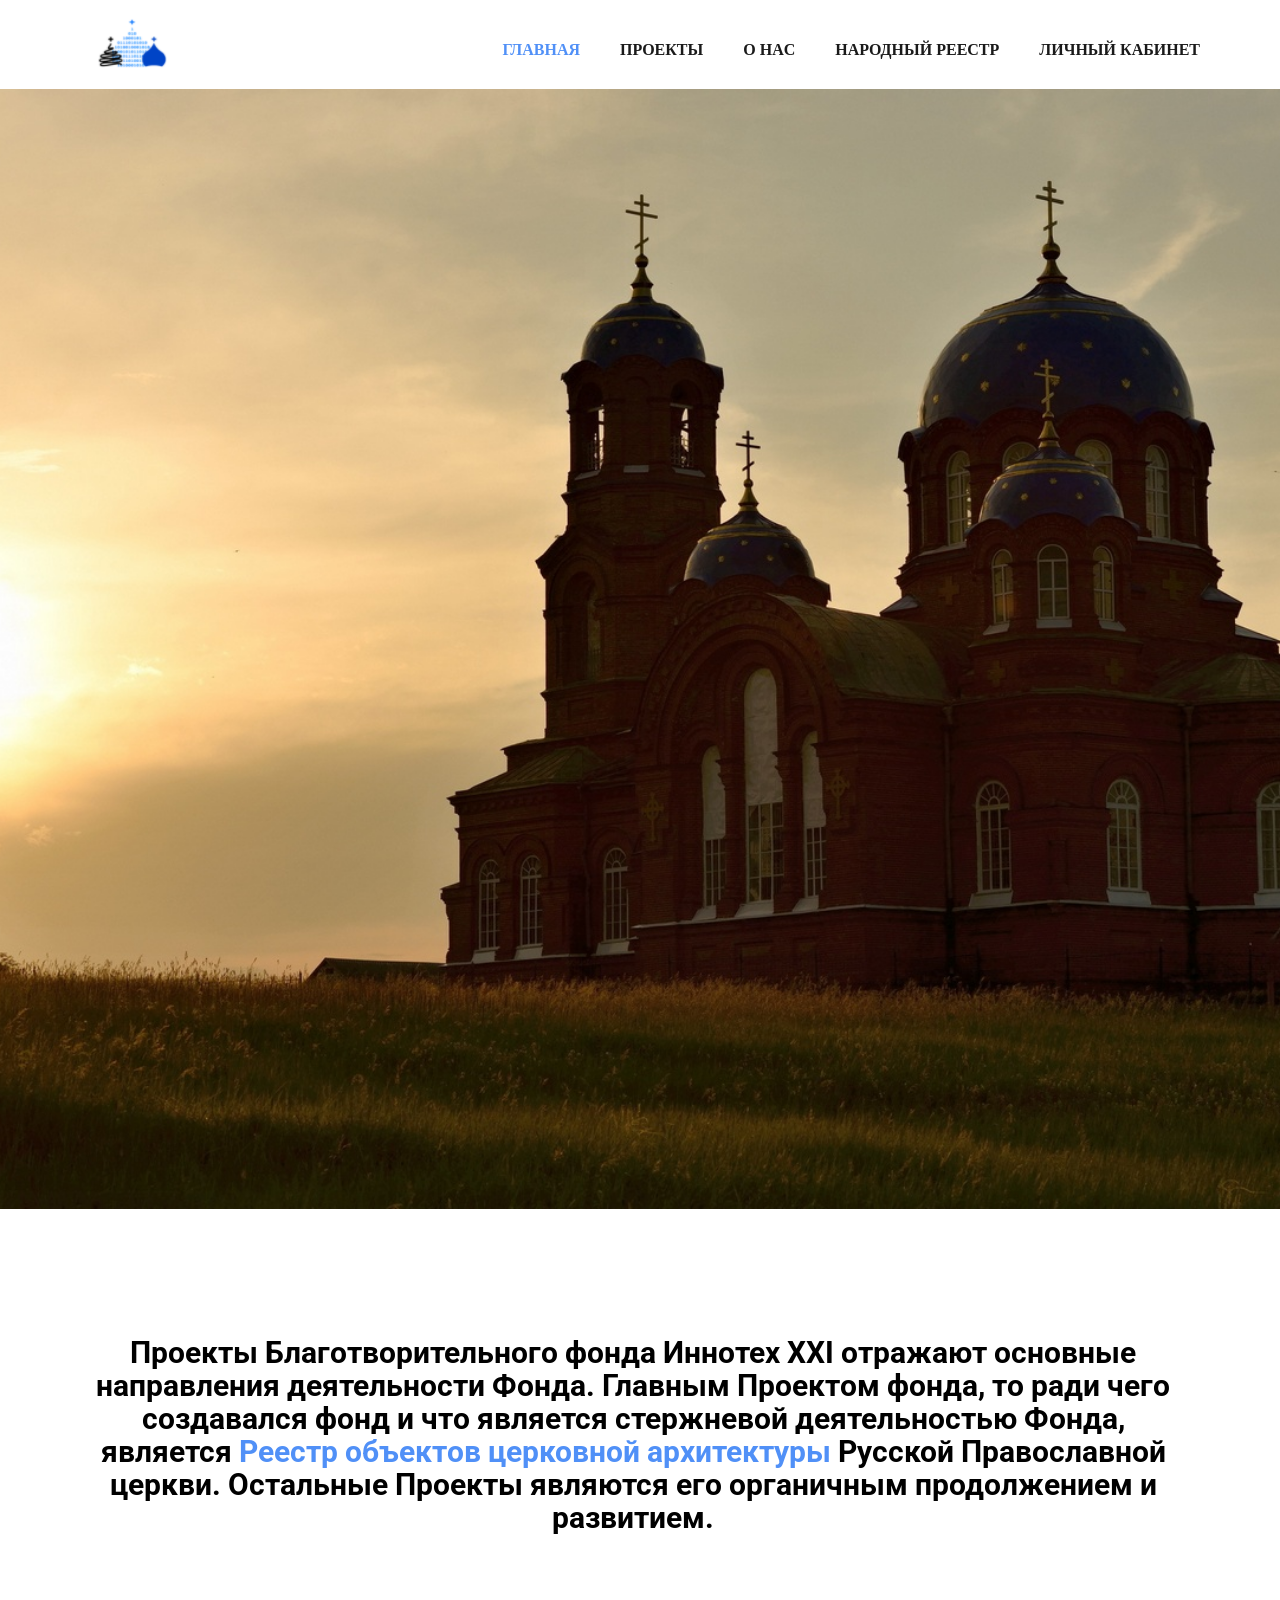
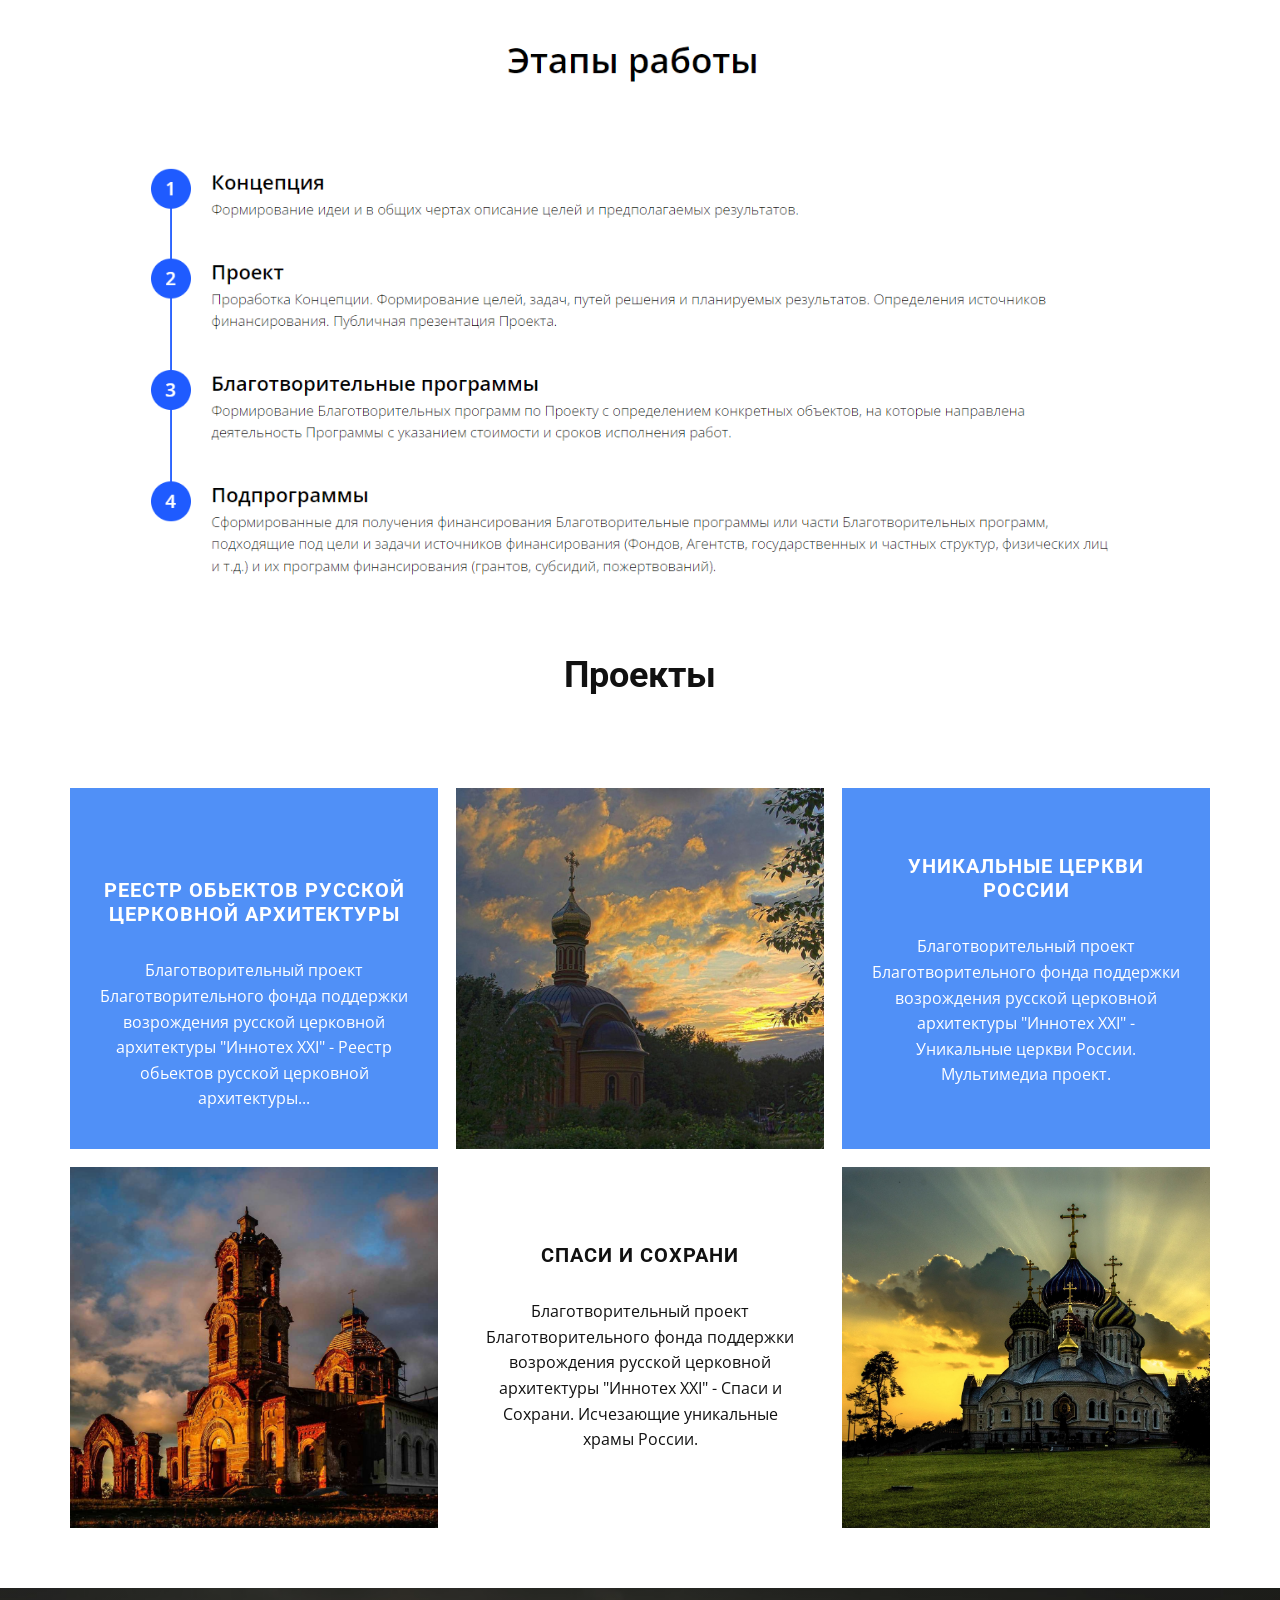
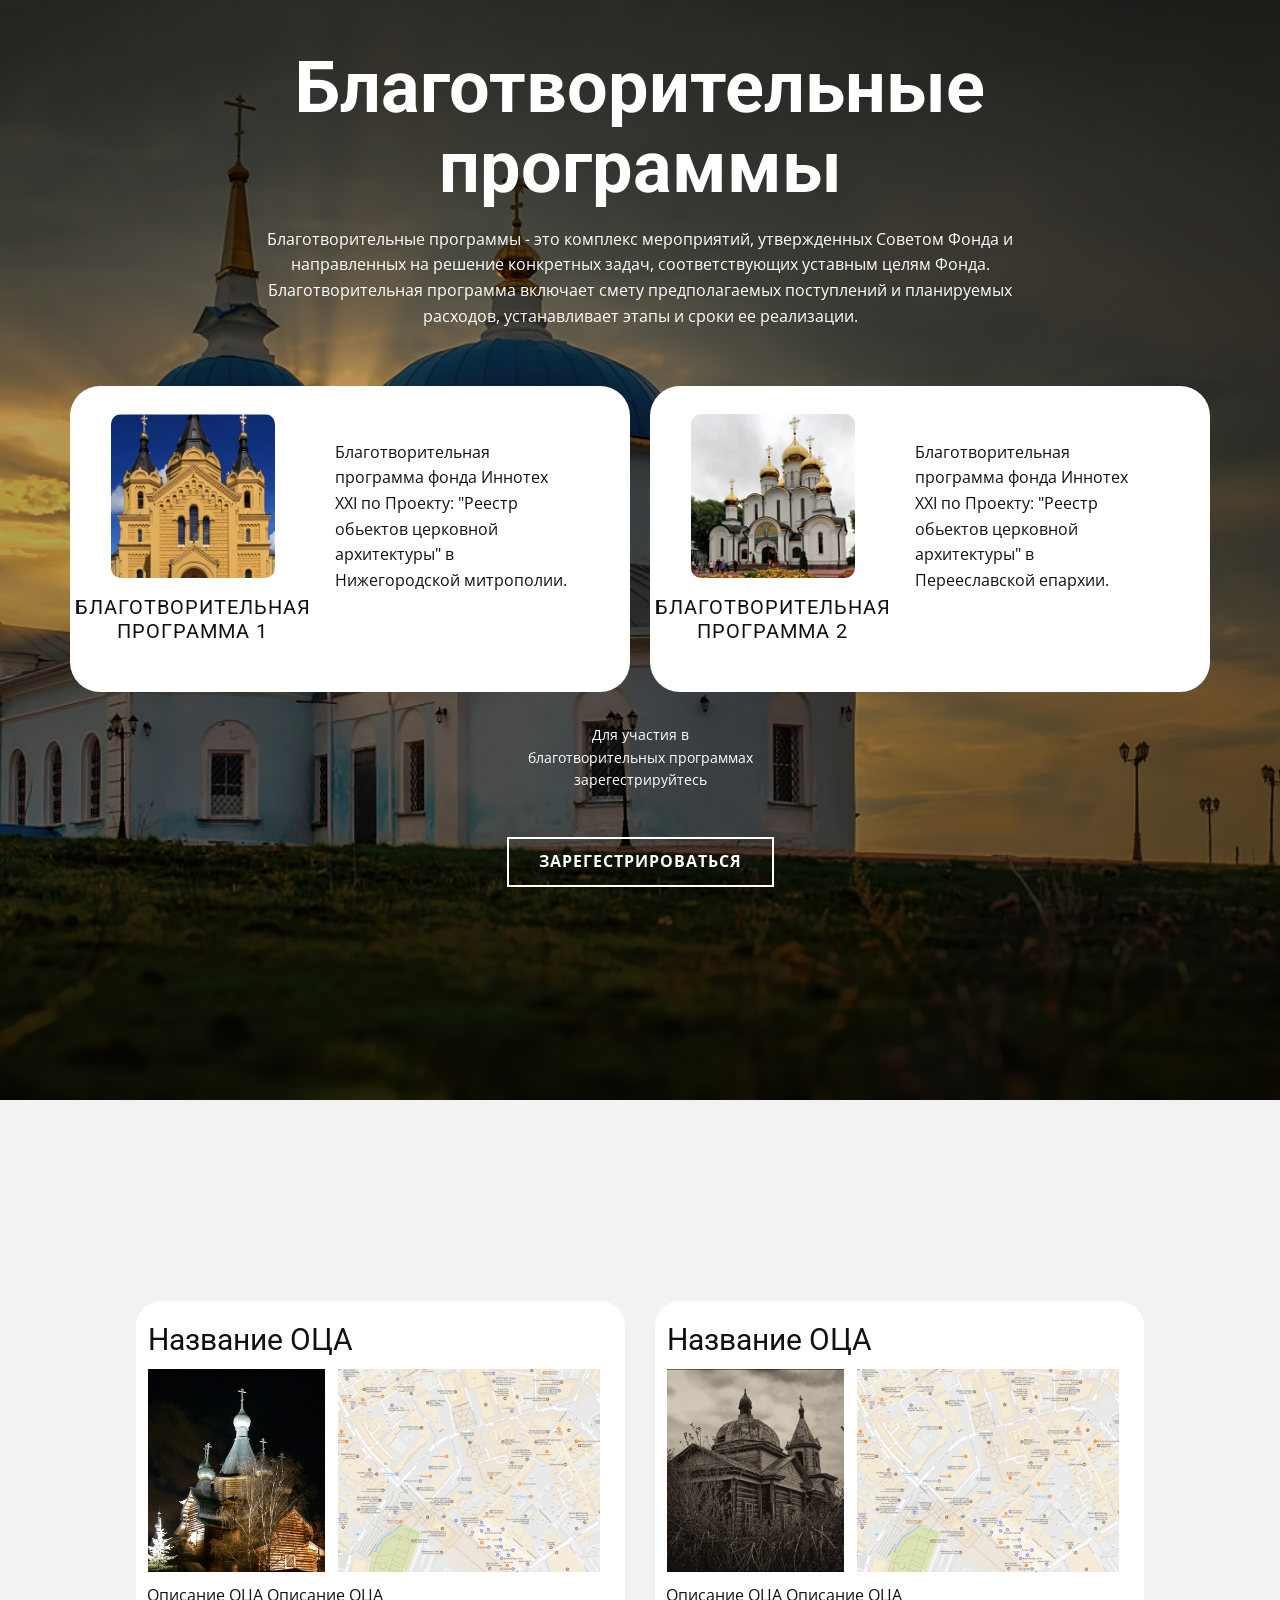
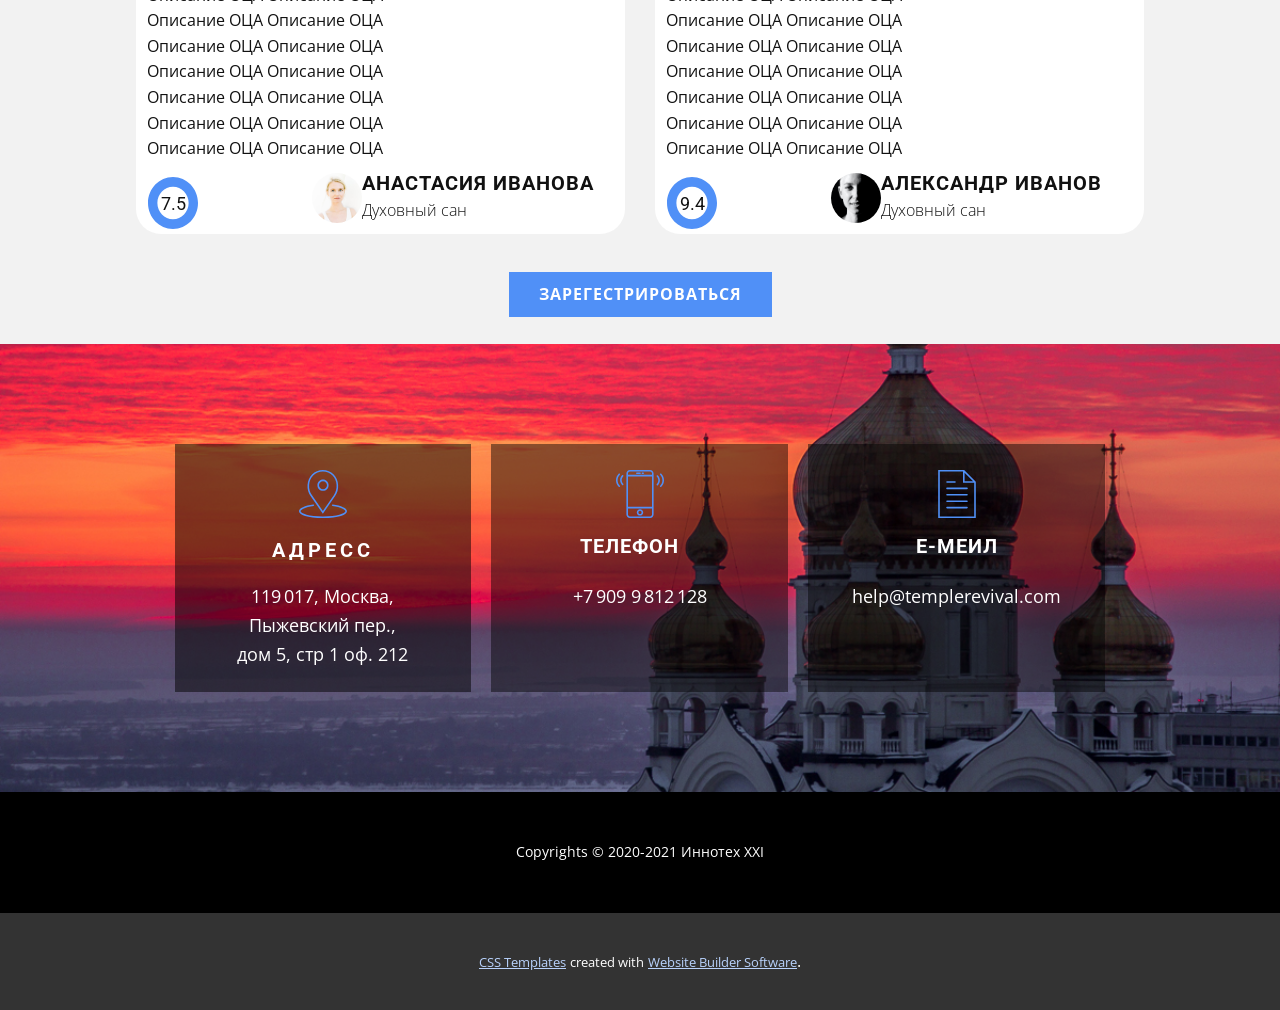
==== commit a4c8d2b5: "Update index.html" ====
--- a/index.html
+++ b/index.html
@@ -7,7 +7,7 @@
     <meta name="description" content="">
     <meta name="page_type" content="np-template-header-footer-from-plugin">
     <title>Главная</title>
-    <link rel="stylesheet" href="nicepage.css" media="screen">
+    <link rel="stylesheet" href="nicepage.css" media="screen">ре
 <link rel="stylesheet" href="Главная.css" media="screen">
     <script class="u-script" type="text/javascript" src="jquery.js" defer=""></script>
     <script class="u-script" type="text/javascript" src="nicepage.js" defer=""></script>
@@ -77,7 +77,7 @@
                 <h4 class="u-custom-font u-font-open-sans u-text u-text-2">НАРОДНЫЙ РЕЕСТР</h4>
                 <p class="u-text u-text-3">Добавьте свою карточку ОЦА, ознакомьтесь с другими и оцените их.<br>
                 </p>
-                <a href="https://nicepage.cc" class="u-border-2 u-border-palette-1-base u-btn u-btn-rectangle u-button-style u-none u-text-body-alt-color u-btn-1">Зарегестрироваться</a>
+                <a href="" class="u-border-2 u-border-palette-1-base u-btn u-btn-rectangle u-button-style u-none u-text-body-alt-color u-btn-1">Зарегестрироваться</a>
               </div>
             </div>
             <div class="u-container-style u-list-item u-opacity u-opacity-70 u-palette-5-dark-3 u-repeater-item u-video-cover u-list-item-2" data-animation-name="fadeIn" data-animation-duration="2000" data-animation-direction="">
@@ -213,7 +213,7 @@
           </div>
         </div>
         <p class="u-text u-text-7">Для участия в благотворительных программах зарегестрируйтесь</p>
-        <a href="https://nicepage.online" class="u-border-2 u-border-white u-btn u-btn-rectangle u-button-style u-btn-1">Зарегестрироваться</a>
+        <a href="" class="u-border-2 u-border-white u-btn u-btn-rectangle u-button-style u-btn-1">Зарегестрироваться</a>
       </div>
     </section>
     <section class="u-align-center u-clearfix u-grey-5 u-section-5" id="carousel_e9b4">
@@ -337,4 +337,4 @@
       </a>. 
     </section>
   </body>
-</html>+</html>
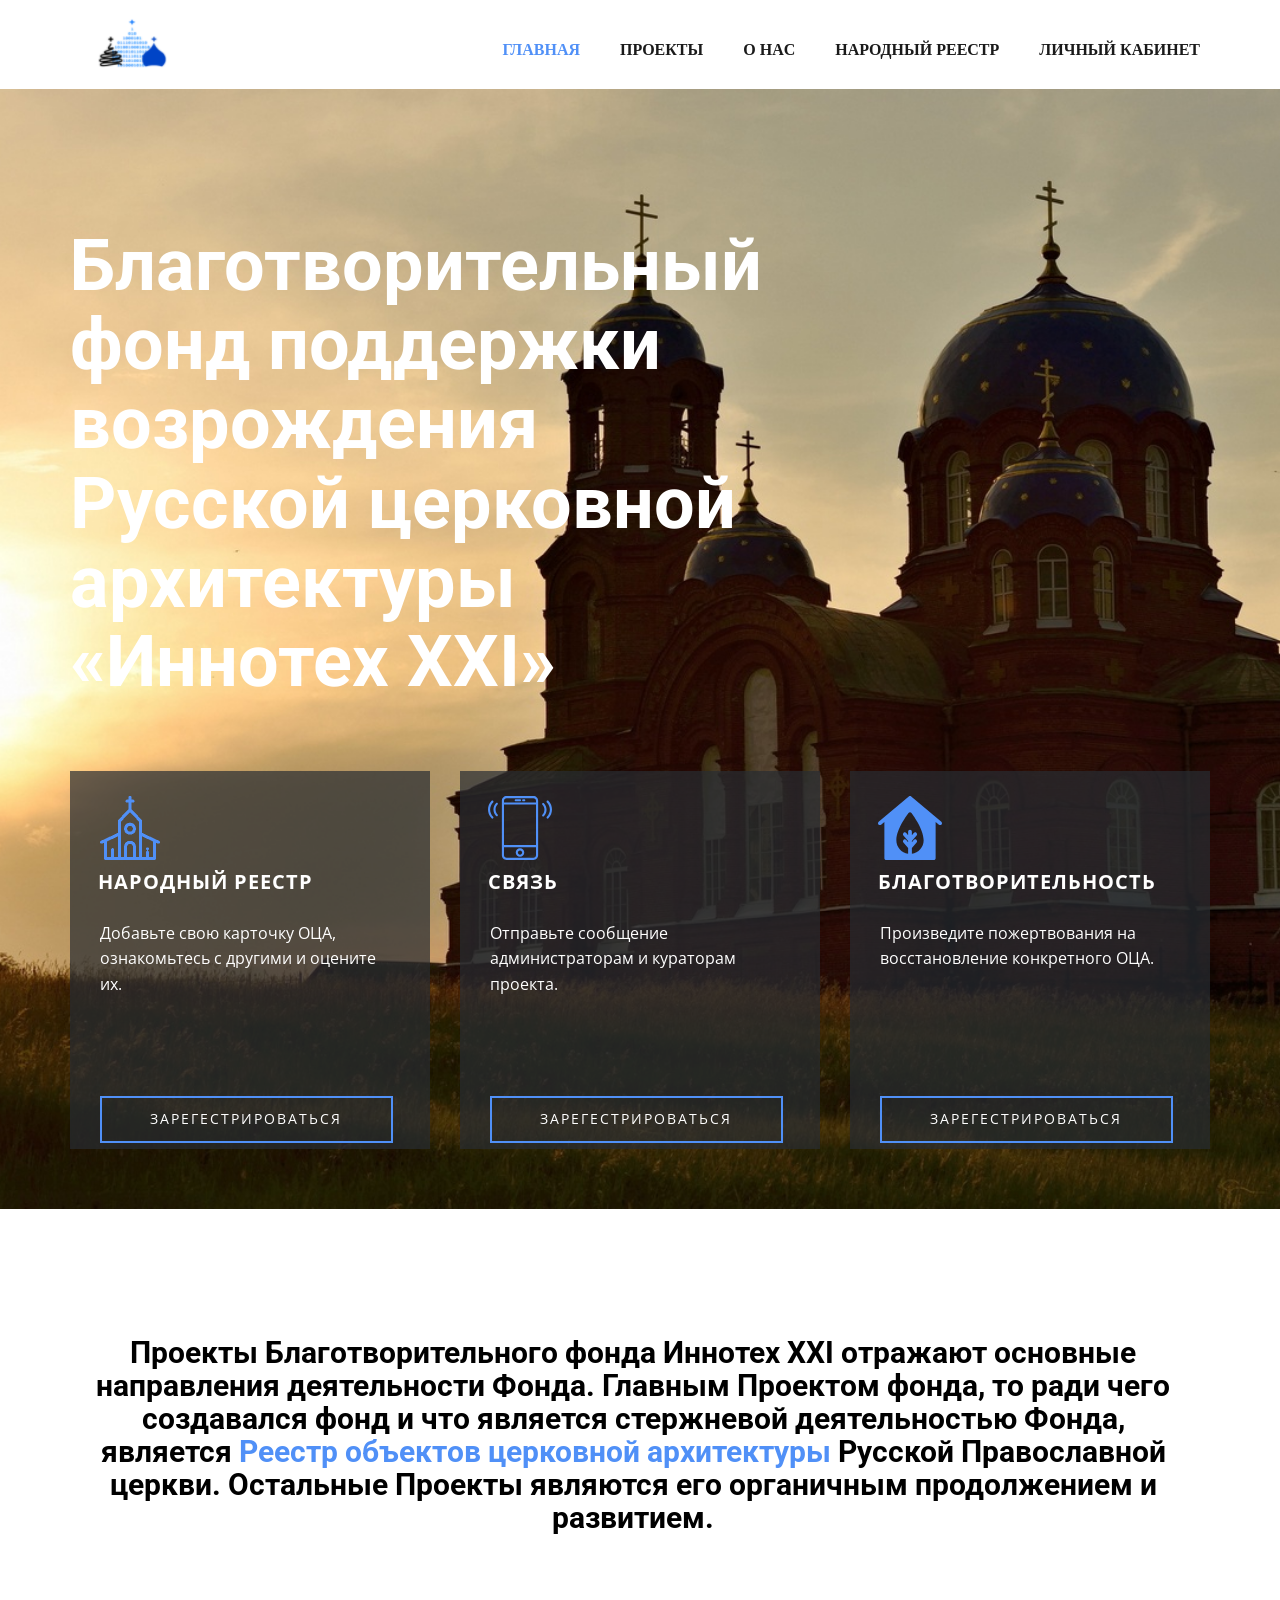
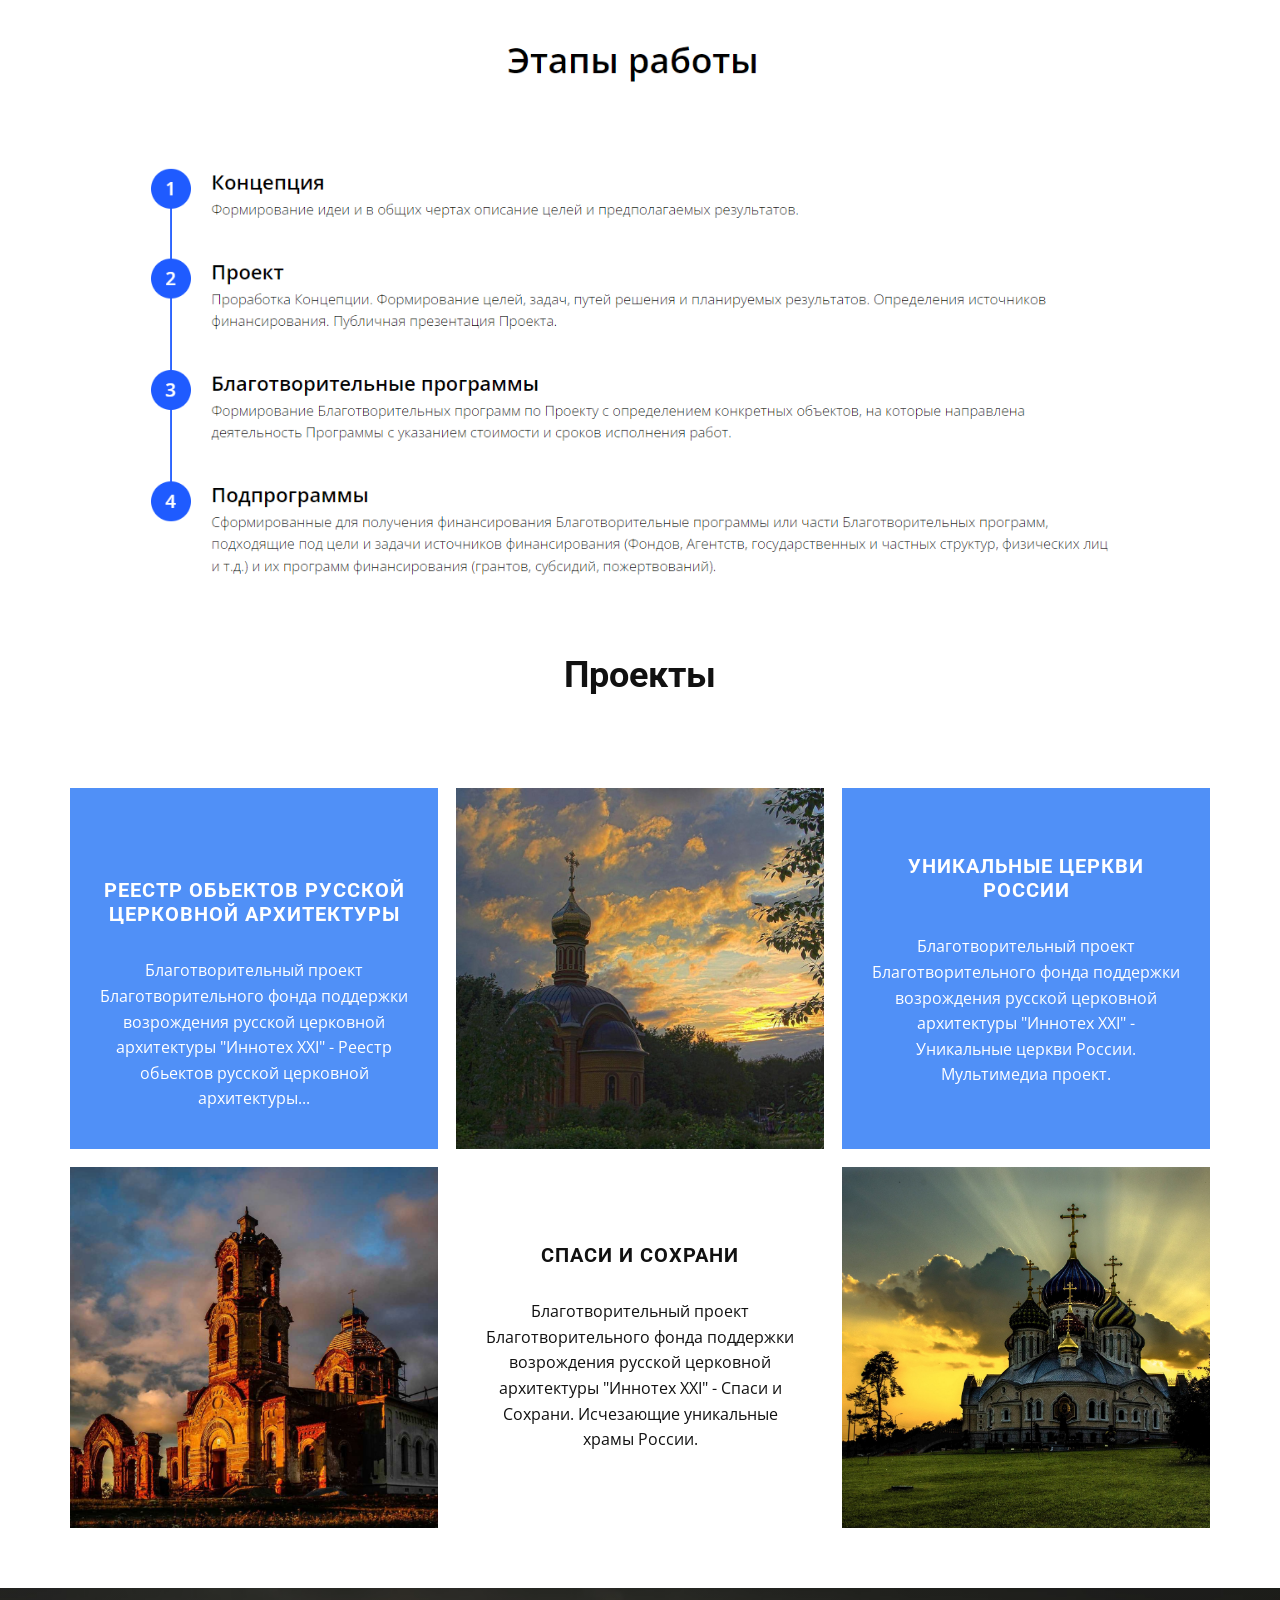
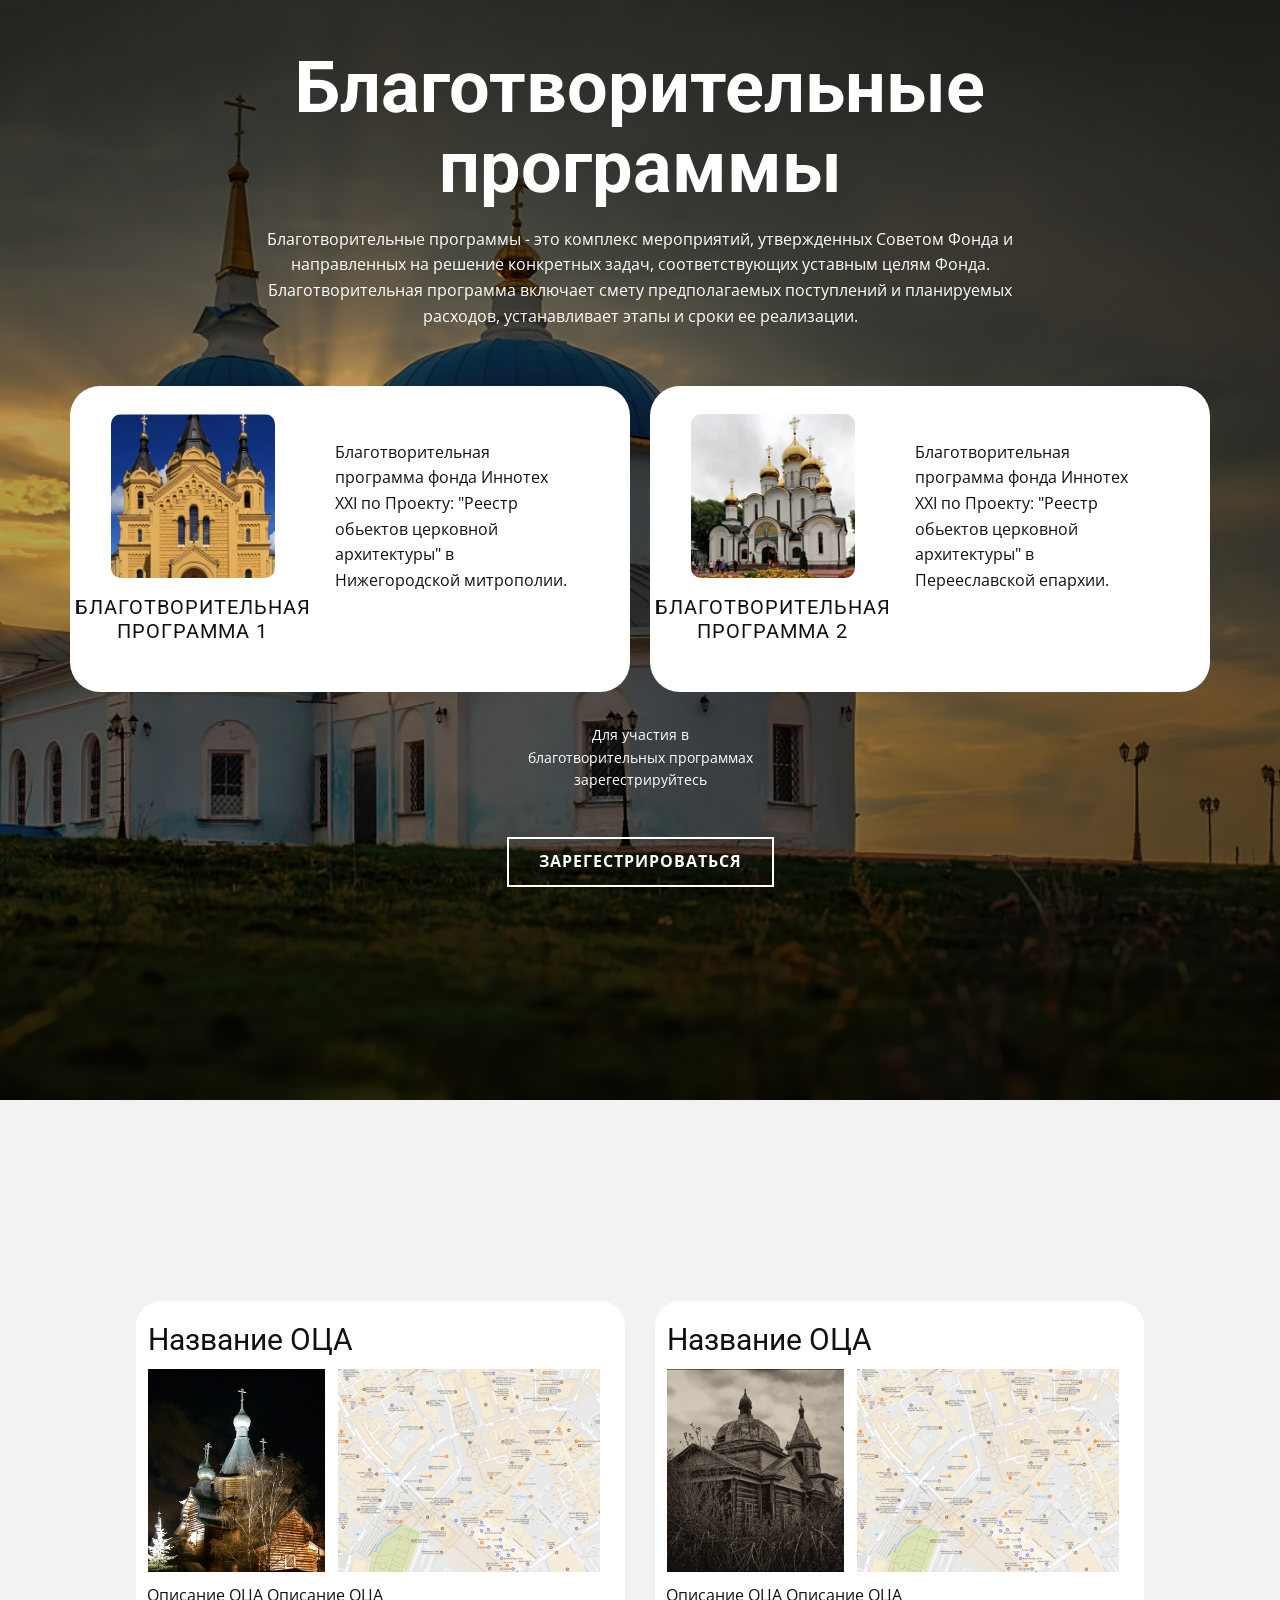
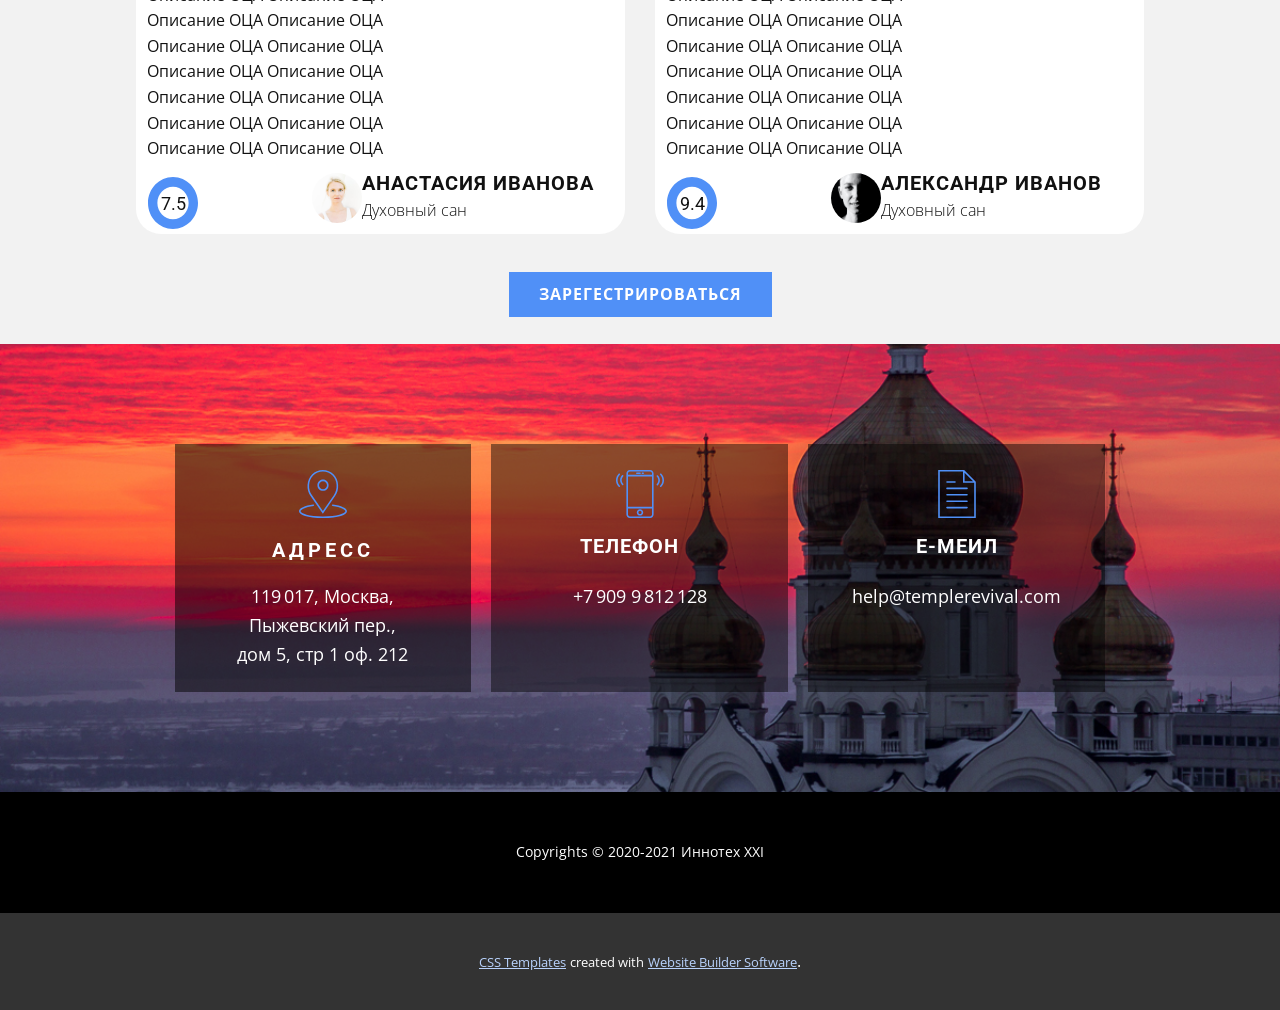
==== commit c340cb22: "Update index.html" ====
--- a/index.html
+++ b/index.html
@@ -96,7 +96,7 @@
 </g></svg></span>
                 <h4 class="u-custom-font u-font-open-sans u-text u-text-4">СВЯЗЬ</h4>
                 <p class="u-text u-text-5">Отправьте сообщение администраторам и кураторам проекта.</p>
-                <a href="https://nicepage.cc" class="u-border-2 u-border-palette-1-base u-btn u-btn-rectangle u-button-style u-text-body-alt-color u-btn-2">ЗАРЕГЕСТРИРОВАТЬСЯ</a>
+                <a href="" class="u-border-2 u-border-palette-1-base u-btn u-btn-rectangle u-button-style u-text-body-alt-color u-btn-2">ЗАРЕГЕСТРИРОВАТЬСЯ</a>
               </div>
             </div>
             <div class="u-container-style u-list-item u-opacity u-opacity-70 u-palette-5-dark-3 u-repeater-item u-video-cover u-list-item-3" data-animation-name="fadeIn" data-animation-duration="2000" data-animation-direction="">
@@ -107,7 +107,7 @@
                 <p class="u-text u-text-7">Произведите пожертвования на восстановление конкретного ОЦА.<br>
                   <br>
                 </p>
-                <a href="https://nicepage.com/wordpress-themes" class="u-border-2 u-border-palette-1-base u-btn u-btn-rectangle u-button-style u-text-body-alt-color u-btn-3">ЗАРЕГЕСТРИРОВАТЬСЯ</a>
+                <a href="" class="u-border-2 u-border-palette-1-base u-btn u-btn-rectangle u-button-style u-text-body-alt-color u-btn-3">ЗАРЕГЕСТРИРОВАТЬСЯ</a>
               </div>
             </div>
           </div>
@@ -259,7 +259,7 @@
             </div>
           </div>
         </div>
-        <a href="https://nicepage.cc" class="u-border-none u-btn u-button-style u-palette-1-base u-btn-1">ЗАРЕГЕСТРИРОВАТЬСЯ</a>
+        <a href="" class="u-border-none u-btn u-button-style u-palette-1-base u-btn-1">ЗАРЕГЕСТРИРОВАТЬСЯ</a>
       </div>
     </section>
     <section class="u-align-center u-clearfix u-image u-section-6" id="carousel_41a4" data-image-width="1200" data-image-height="800">
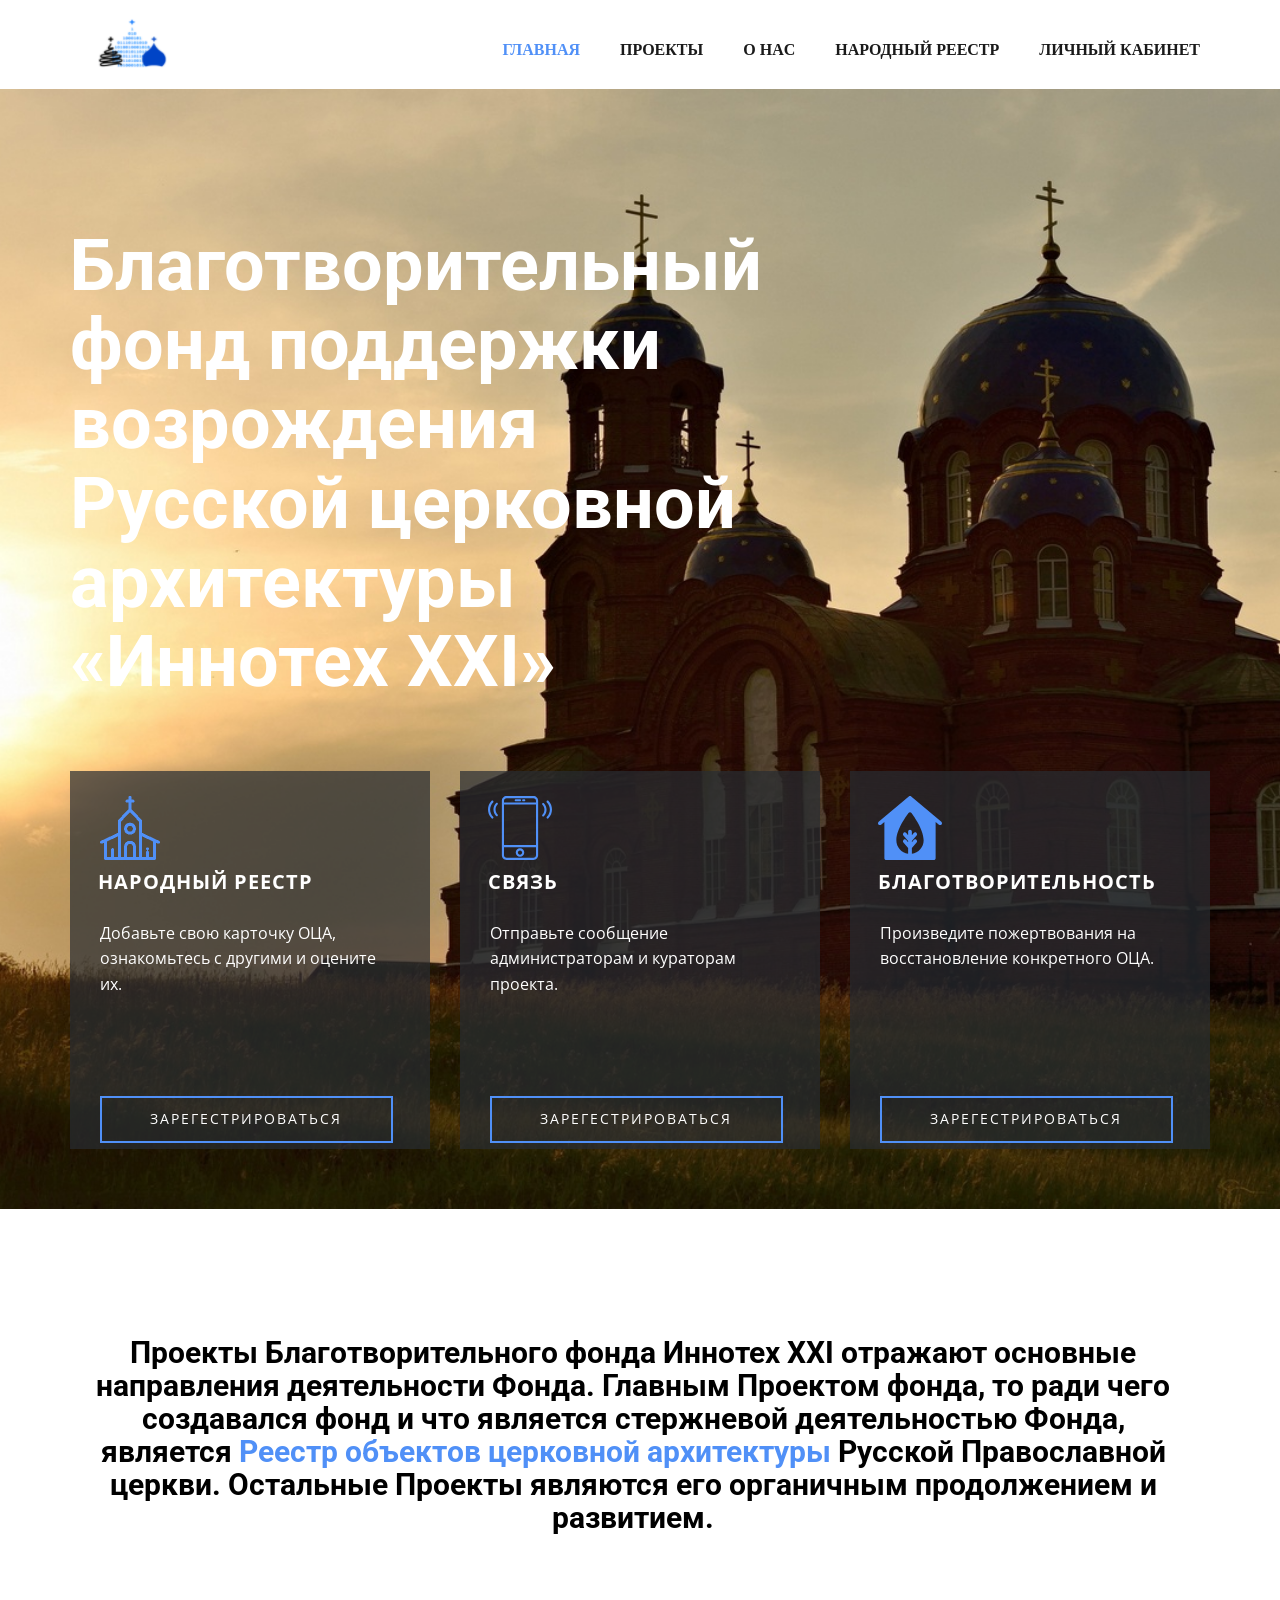
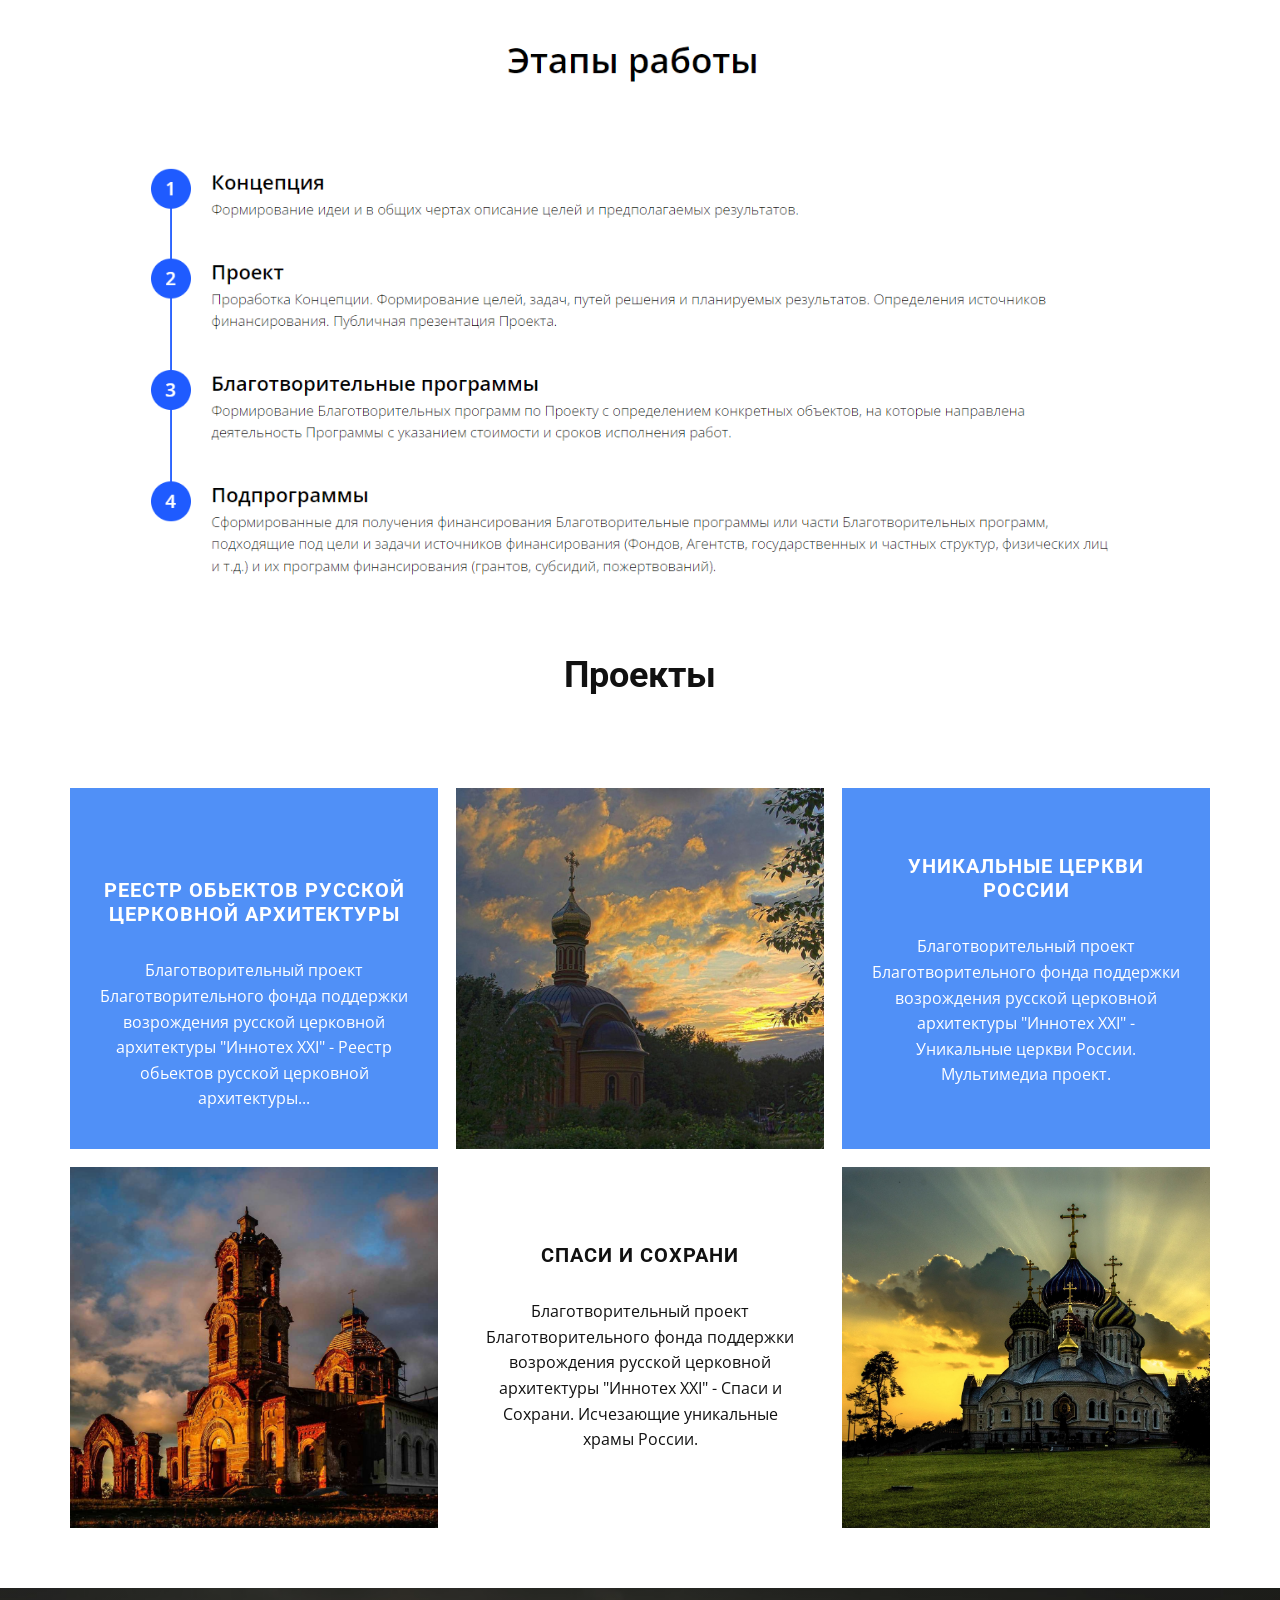
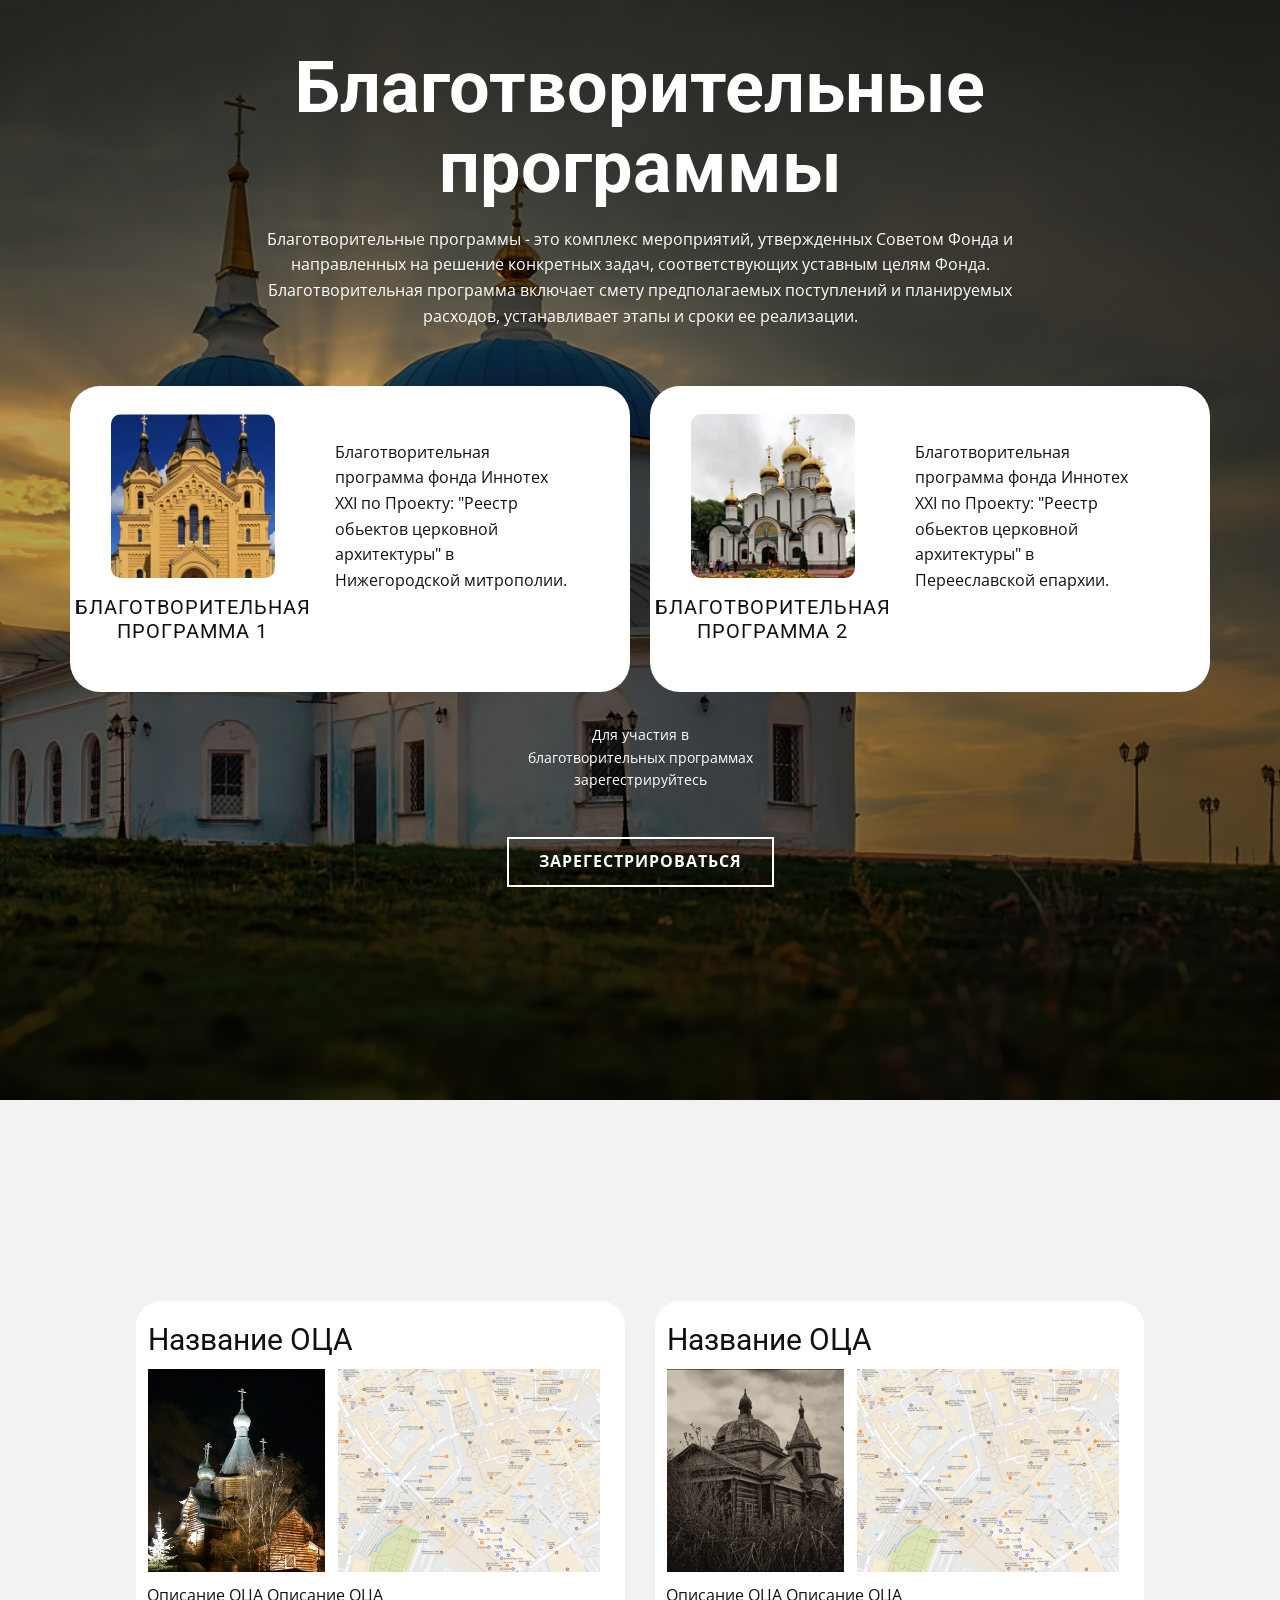
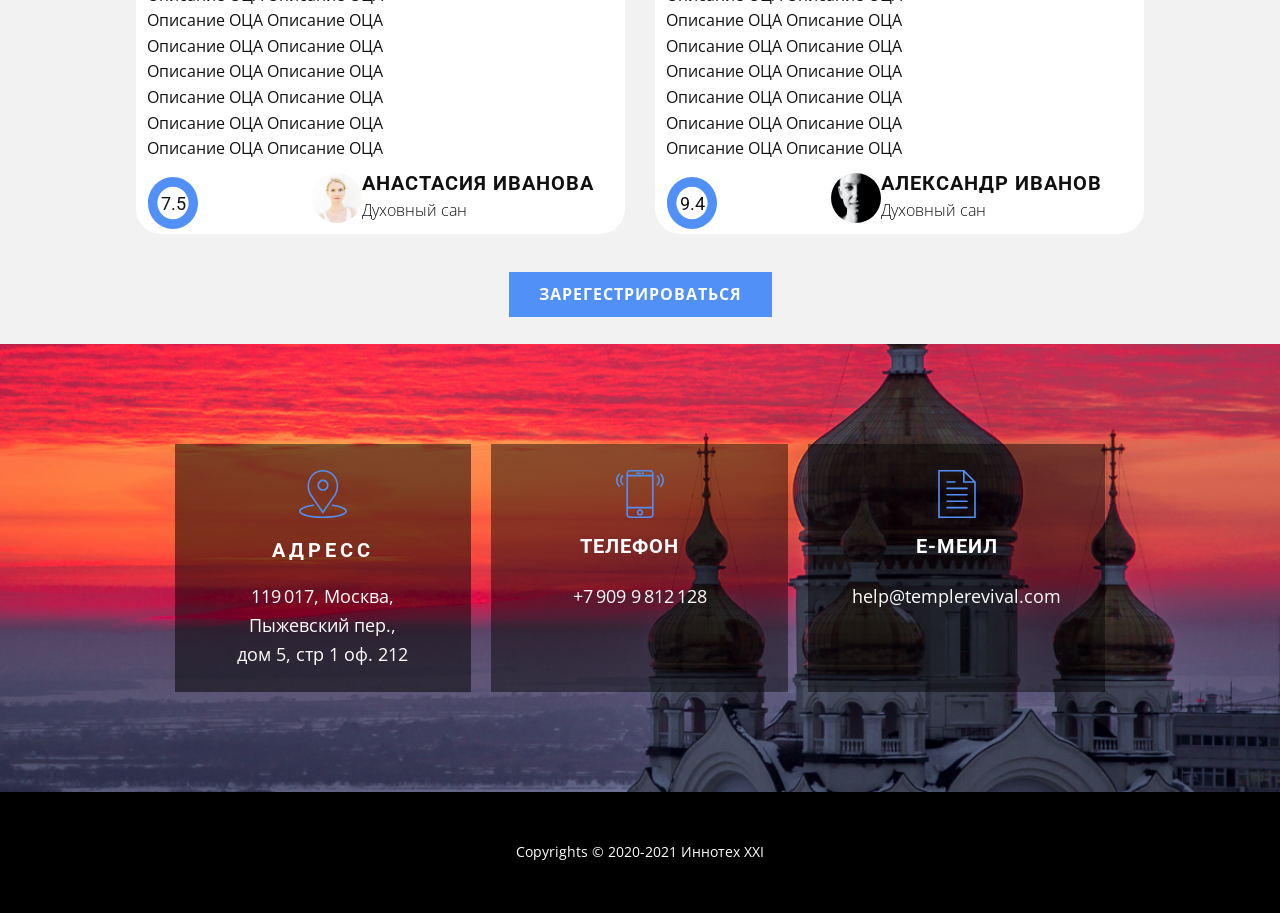
==== commit 21eeb1ac: "Update index.html" ====
--- a/index.html
+++ b/index.html
@@ -325,16 +325,6 @@
     <footer class="u-align-center u-black u-clearfix u-footer u-footer" id="sec-9346"><div class="u-clearfix u-sheet u-sheet-1">
         <p class="u-small-text u-text u-text-variant u-text-1"> Copyrights © 2020-2021 Иннотех XXI</p>
       </div></footer>
-    <section class="u-backlink u-clearfix u-grey-80">
-      <a class="u-link" href="https://nicepage.com/css-templates" target="_blank">
-        <span>CSS Templates</span>
-      </a>
-      <p class="u-text">
-        <span>created with</span>
-      </p>
-      <a class="u-link" href="" target="_blank">
-        <span>Website Builder Software</span>
-      </a>. 
-    </section>
+ 
   </body>
 </html>
